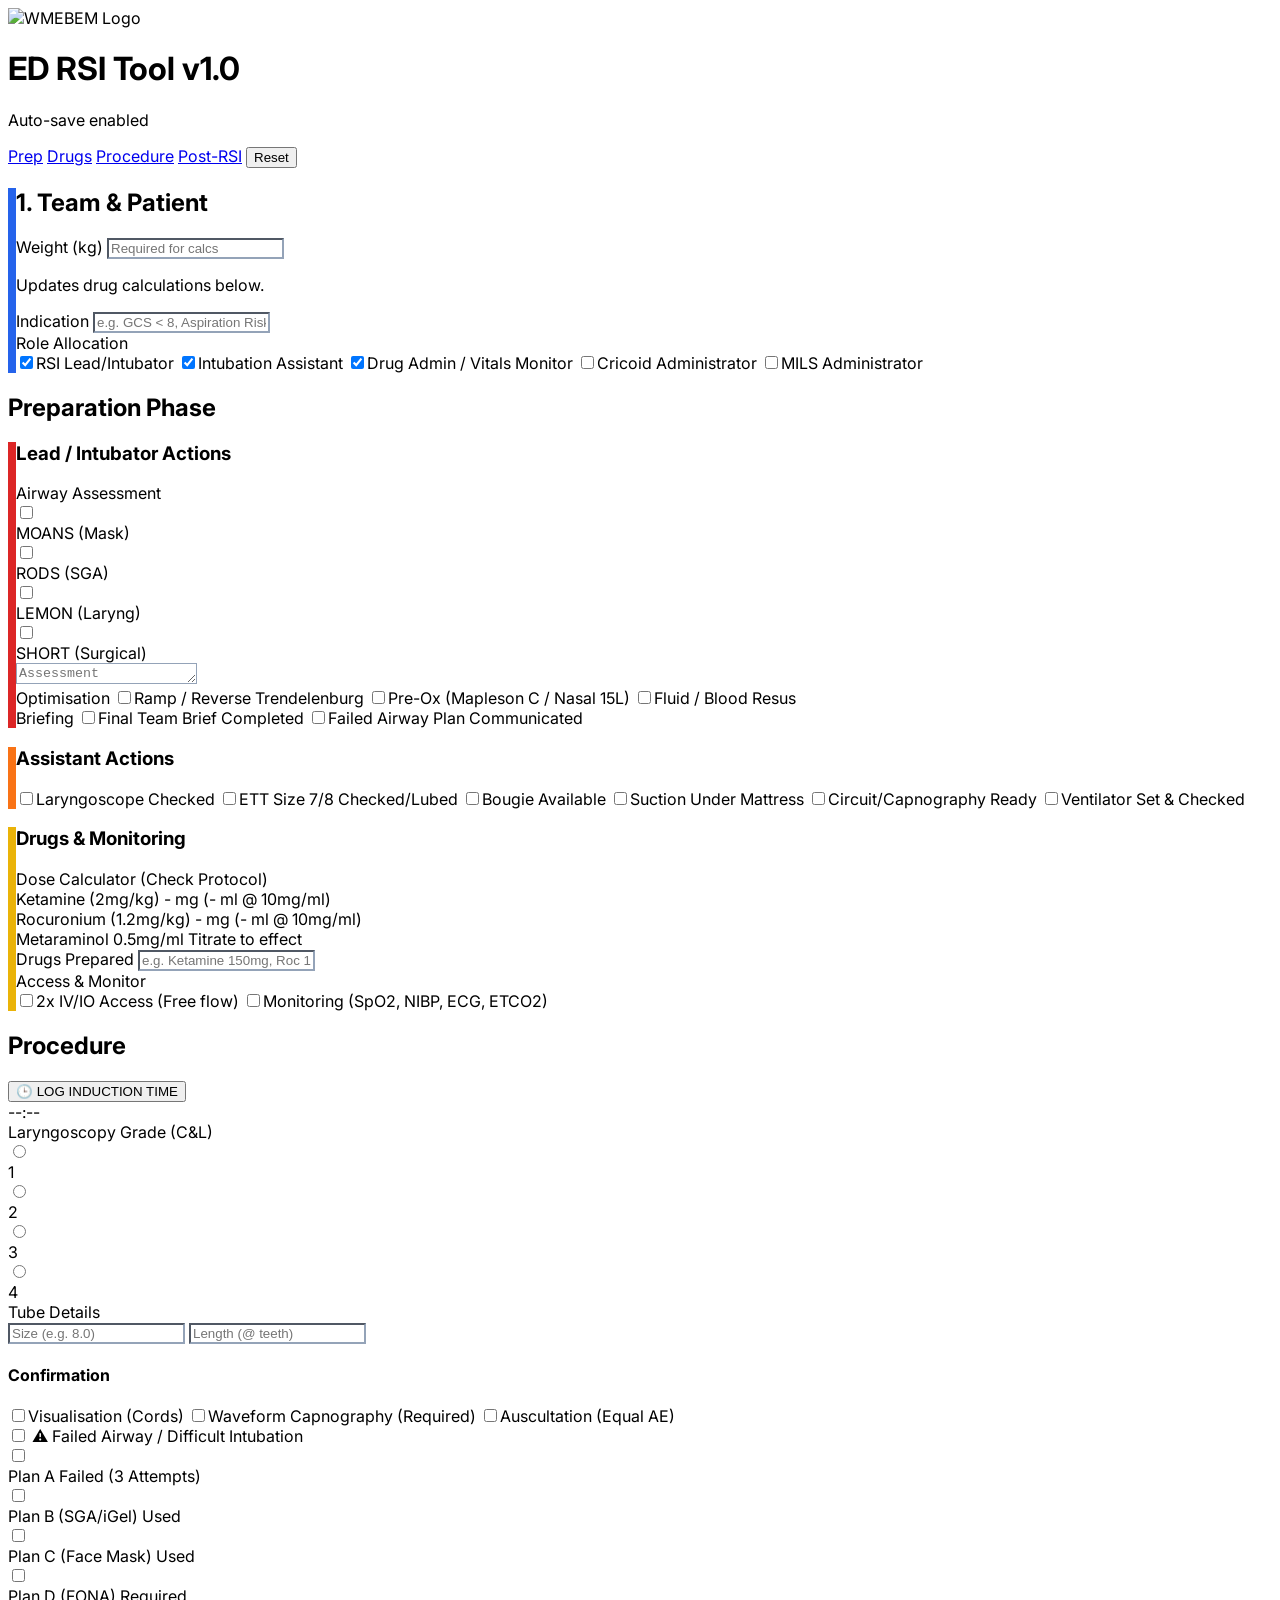
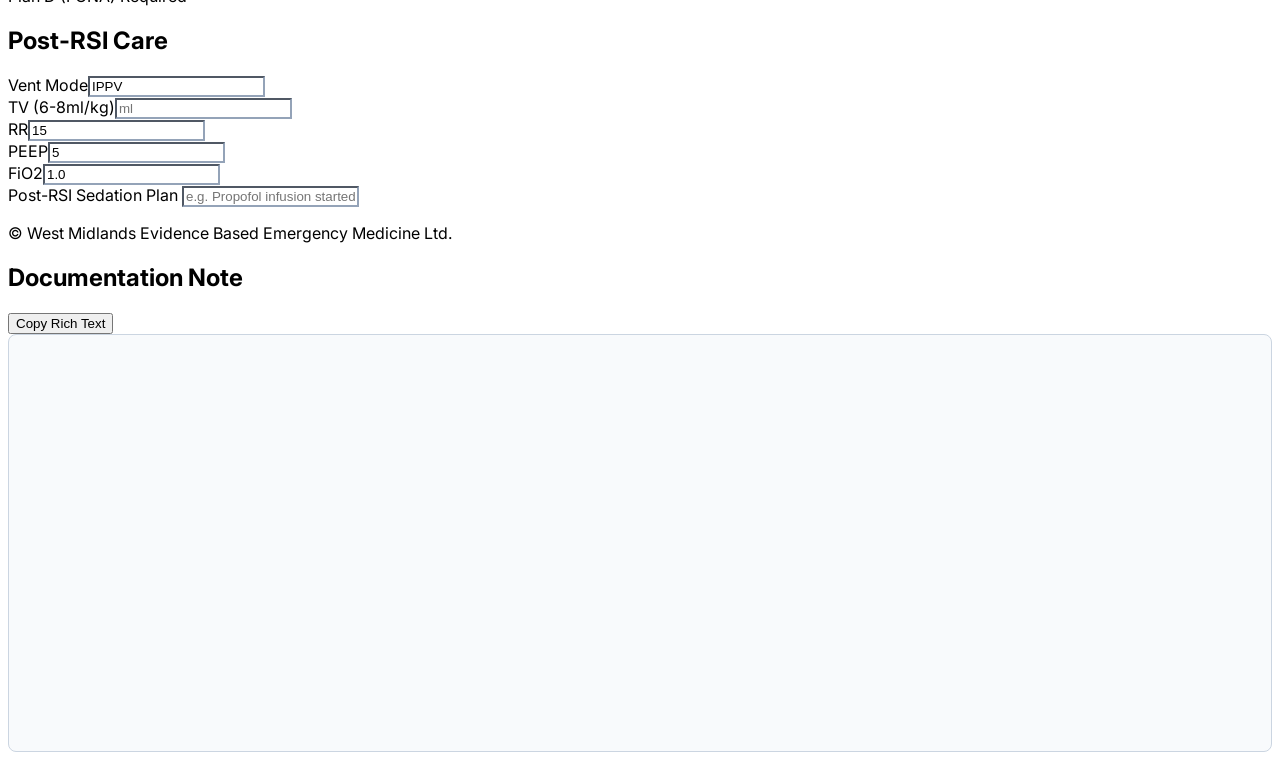
==== index.html @ f24eee10 "Update fmt.Println message from 'Hello' to 'Goodbye'" ====
<!DOCTYPE html>
<html lang="en-GB">
<head>
    <meta charset="UTF-8">
    <meta name="viewport" content="width=device-width, initial-scale=1.0">
    <title>WMEBEM RSI Documentation Tool</title>
    <script src="https://cdn.tailwindcss.com"></script>
    <link href="https://fonts.googleapis.com/css2?family=Inter:wght@400;500;600;700;800&display=swap" rel="stylesheet">
    <style>
        body { font-family: 'Inter', sans-serif; }
        /* Custom Scrollbar */
        ::-webkit-scrollbar { width: 8px; }
        ::-webkit-scrollbar-track { background: #f1f1f1; border-radius: 4px; }
        ::-webkit-scrollbar-thumb { background: #64748b; border-radius: 4px; }
        html { scroll-behavior: smooth; }
        
        input, textarea, select { border-color: #94a3b8; outline: none; }
        input:focus, textarea:focus, select:focus { border-color: #2563eb; ring: 2px; box-shadow: 0 0 0 3px rgba(37, 99, 235, 0.2); }

        /* Rich Text Output Styles */
        .rich-output {
            font-family: 'Segoe UI', Tahoma, Geneva, Verdana, sans-serif;
            font-size: 0.85rem;
            line-height: 1.4;
            color: #334155;
            background-color: #f8fafc;
            border: 1px solid #cbd5e1;
            border-radius: 0.5rem;
            padding: 1rem;
            min-height: 24rem;
            overflow-y: auto;
            white-space: pre-wrap; 
        }
        .rich-output strong { font-weight: 800; color: #0f172a; }
        .rich-output u { text-decoration: underline; }

        /* Buttons */
        .std-btn { transition: all 0.1s; border-color: #cbd5e1; background-color: #f8fafc; color: #334155; }
        .std-btn:hover { background-color: #e2e8f0; }
        .std-btn.active { background-color: #2563eb; color: white; border-color: #1d4ed8; font-weight: 800; }

        .toggle-chk:checked + div { background-color: #10b981; color: white; border-color: #059669; }
        .toggle-chk-red:checked + div { background-color: #dc2626; color: white; border-color: #b91c1c; }
        
        /* Time Button */
        .time-btn {
            font-size: 0.75rem;
            padding: 4px 8px;
            border-radius: 4px;
            background: #e2e8f0;
            color: #475569;
            border: 1px solid #cbd5e1;
            cursor: pointer;
            margin-left: 4px;
            display: inline-flex;
            align-items: center;
            gap: 2px;
            transition: all 0.2s;
            font-weight: bold;
        }
        .time-btn:hover { background: #cbd5e1; }
        .time-btn.recorded { background: #dcfce7; color: #166534; border-color: #86efac; font-weight: 800; }

        /* Card Styles matching PDF */
        .card-red { border-left: 8px solid #dc2626; }
        .card-orange { border-left: 8px solid #f97316; }
        .card-yellow { border-left: 8px solid #eab308; }
        .card-blue { border-left: 8px solid #2563eb; }

    </style>
</head>
<body class="bg-slate-100 text-slate-900 antialiased pb-10">

    <header class="bg-white shadow-sm sticky top-0 z-50 border-b border-slate-300">
        <div class="container mx-auto px-4 py-3 flex justify-between items-center">
            <div class="flex items-center gap-4">
                <img src="https://iili.io/KGQOvkl.md.png" alt="WMEBEM Logo" class="h-16 md:h-20 w-auto object-contain">
                <div>
                    <h1 class="text-xl md:text-2xl font-black text-slate-900 leading-tight">ED RSI Tool <span class="text-xs font-normal text-slate-500 bg-slate-100 px-2 py-0.5 rounded border ml-2">v1.0</span></h1>
                    <p class="text-xs text-green-600 font-bold flex items-center gap-1" id="saveStatus">
                        <span class="w-2 h-2 rounded-full bg-green-500 animate-pulse"></span> Auto-save enabled
                    </p>
                </div>
            </div>
            <nav class="hidden lg:flex space-x-1 bg-slate-100 p-1 rounded-lg text-xs font-bold text-slate-600 border border-slate-300">
                <a href="#sec-prep" class="px-3 py-1 hover:bg-white rounded transition">Prep</a>
                <a href="#sec-drugs" class="px-3 py-1 hover:bg-white rounded transition">Drugs</a>
                <a href="#sec-proc" class="px-3 py-1 hover:bg-white rounded transition">Procedure</a>
                <a href="#sec-post" class="px-3 py-1 hover:bg-white rounded transition">Post-RSI</a>
                <button id="resetData" class="px-3 py-1 bg-red-100 text-red-700 hover:bg-red-200 rounded transition ml-2 border border-red-200">Reset</button>
            </nav>
        </div>
    </header>

    <main class="container mx-auto px-4 py-6">
        <div class="grid grid-cols-1 lg:grid-cols-12 gap-6">
            
            <div class="lg:col-span-7 xl:col-span-8 flex flex-col space-y-6">

                <section class="bg-white p-5 rounded-xl shadow-sm border border-slate-400 card-blue">
                    <h2 class="text-xl font-black text-slate-800 mb-4 border-b border-slate-200 pb-2">1. Team & Patient</h2>
                    
                    <div class="grid grid-cols-1 md:grid-cols-2 gap-4 mb-4">
                        <div>
                            <label class="block text-xs font-bold text-slate-600 uppercase mb-1">Weight (kg)</label>
                            <input type="number" id="weight" class="w-full text-xl font-mono font-black px-3 py-2 border border-slate-400 rounded focus:ring-blue-500" placeholder="Required for calcs">
                            <p class="text-[10px] text-slate-500 mt-1">Updates drug calculations below.</p>
                        </div>
                        <div>
                            <label class="block text-xs font-bold text-slate-600 uppercase mb-1">Indication</label>
                            <input type="text" id="indication" class="w-full px-3 py-2 border border-slate-400 rounded text-sm font-medium" placeholder="e.g. GCS < 8, Aspiration Risk">
                        </div>
                    </div>

                    <div class="bg-slate-50 p-3 rounded border border-slate-300">
                        <span class="text-xs font-black text-slate-500 uppercase block mb-2">Role Allocation</span>
                        <div class="grid grid-cols-1 sm:grid-cols-2 gap-2">
                            <label class="flex items-center space-x-2"><input type="checkbox" class="role-chk rounded text-blue-600" value="Team Leader / Intubator" checked><span class="text-sm font-bold">RSI Lead/Intubator</span></label>
                            <label class="flex items-center space-x-2"><input type="checkbox" class="role-chk rounded text-blue-600" value="Intubation Assistant" checked><span class="text-sm font-bold">Intubation Assistant</span></label>
                            <label class="flex items-center space-x-2"><input type="checkbox" class="role-chk rounded text-blue-600" value="Drug Admin / Vitals" checked><span class="text-sm font-bold">Drug Admin / Vitals Monitor</span></label>
                            <label class="flex items-center space-x-2"><input type="checkbox" class="role-chk rounded text-blue-600" value="Cricoid Admin"><span class="text-sm font-medium">Cricoid Administrator</span></label>
                            <label class="flex items-center space-x-2"><input type="checkbox" class="role-chk rounded text-blue-600" value="MILS Admin"><span class="text-sm font-medium">MILS Administrator</span></label>
                        </div>
                    </div>
                </section>

                <div id="sec-prep"><h2 class="text-2xl font-black text-slate-900 border-b-4 border-slate-900 pb-2">Preparation Phase</h2></div>

                <section class="bg-white p-5 rounded-xl shadow-sm border border-slate-400 card-red">
                    <h3 class="text-lg font-black text-red-700 mb-3 uppercase">Lead / Intubator Actions</h3>
                    
                    <div class="mb-4">
                        <span class="text-xs font-black text-slate-600 uppercase block mb-2">Airway Assessment</span>
                        <div class="grid grid-cols-2 sm:grid-cols-4 gap-2">
                             <label class="cursor-pointer text-center"><input type="checkbox" class="sr-only toggle-chk" id="check_moans"><div class="py-1 px-2 border rounded text-xs font-bold transition">MOANS (Mask)</div></label>
                             <label class="cursor-pointer text-center"><input type="checkbox" class="sr-only toggle-chk" id="check_rods"><div class="py-1 px-2 border rounded text-xs font-bold transition">RODS (SGA)</div></label>
                             <label class="cursor-pointer text-center"><input type="checkbox" class="sr-only toggle-chk" id="check_lemon"><div class="py-1 px-2 border rounded text-xs font-bold transition">LEMON (Laryng)</div></label>
                             <label class="cursor-pointer text-center"><input type="checkbox" class="sr-only toggle-chk" id="check_short"><div class="py-1 px-2 border rounded text-xs font-bold transition">SHORT (Surgical)</div></label>
                        </div>
                        <textarea id="assessment_notes" rows="1" class="w-full mt-2 px-2 py-1 border border-slate-300 rounded text-sm" placeholder="Assessment positives/notes..."></textarea>
                    </div>

                    <div class="grid grid-cols-1 sm:grid-cols-2 gap-4">
                        <div class="space-y-2">
                            <span class="text-xs font-black text-slate-600 uppercase block">Optimisation</span>
                            <label class="flex items-center space-x-2"><input type="checkbox" id="opt_pos" class="rounded text-red-600"><span class="text-sm">Ramp / Reverse Trendelenburg</span></label>
                            <label class="flex items-center space-x-2"><input type="checkbox" id="opt_preox" class="rounded text-red-600"><span class="text-sm">Pre-Ox (Mapleson C / Nasal 15L)</span></label>
                            <label class="flex items-center space-x-2"><input type="checkbox" id="opt_fluids" class="rounded text-red-600"><span class="text-sm">Fluid / Blood Resus</span></label>
                        </div>
                        <div class="space-y-2">
                             <span class="text-xs font-black text-slate-600 uppercase block">Briefing</span>
                             <label class="flex items-center space-x-2 bg-red-50 p-2 rounded border border-red-100"><input type="checkbox" id="brief_complete" class="rounded text-red-600"><span class="text-sm font-bold text-red-900">Final Team Brief Completed</span></label>
                             <label class="flex items-center space-x-2"><input type="checkbox" id="brief_plan" class="rounded text-red-600"><span class="text-sm">Failed Airway Plan Communicated</span></label>
                        </div>
                    </div>
                </section>

                <section class="bg-white p-5 rounded-xl shadow-sm border border-slate-400 card-orange">
                    <h3 class="text-lg font-black text-orange-600 mb-3 uppercase">Assistant Actions</h3>
                    <div class="grid grid-cols-2 gap-y-2 gap-x-4">
                        <label class="flex items-center space-x-2"><input type="checkbox" id="kit_laryngo" class="rounded text-orange-500"><span class="text-sm">Laryngoscope Checked</span></label>
                        <label class="flex items-center space-x-2"><input type="checkbox" id="kit_ett" class="rounded text-orange-500"><span class="text-sm">ETT Size 7/8 Checked/Lubed</span></label>
                        <label class="flex items-center space-x-2"><input type="checkbox" id="kit_bougie" class="rounded text-orange-500"><span class="text-sm">Bougie Available</span></label>
                        <label class="flex items-center space-x-2"><input type="checkbox" id="kit_suction" class="rounded text-orange-500"><span class="text-sm">Suction Under Mattress</span></label>
                        <label class="flex items-center space-x-2"><input type="checkbox" id="kit_circuit" class="rounded text-orange-500"><span class="text-sm">Circuit/Capnography Ready</span></label>
                        <label class="flex items-center space-x-2"><input type="checkbox" id="kit_vent" class="rounded text-orange-500"><span class="text-sm">Ventilator Set & Checked</span></label>
                    </div>
                </section>

                <section id="sec-drugs" class="bg-white p-5 rounded-xl shadow-sm border border-slate-400 card-yellow">
                    <h3 class="text-lg font-black text-yellow-600 mb-3 uppercase">Drugs & Monitoring</h3>
                    
                    <div class="bg-yellow-50 p-3 rounded border border-yellow-200 mb-4">
                        <div class="flex justify-between items-center mb-2">
                             <span class="text-xs font-black text-slate-700 uppercase">Dose Calculator (Check Protocol)</span>
                        </div>
                        <div class="grid grid-cols-1 sm:grid-cols-3 gap-3">
                            <div class="bg-white p-2 rounded border border-yellow-300">
                                <span class="block text-[10px] text-slate-500 font-bold uppercase">Ketamine (2mg/kg)</span>
                                <span id="calc_ket" class="text-lg font-black text-slate-900">- mg</span>
                                <span id="vol_ket" class="text-xs text-slate-500 block">(- ml @ 10mg/ml)</span>
                            </div>
                            <div class="bg-white p-2 rounded border border-yellow-300">
                                <span class="block text-[10px] text-slate-500 font-bold uppercase">Rocuronium (1.2mg/kg)</span>
                                <span id="calc_roc" class="text-lg font-black text-slate-900">- mg</span>
                                <span id="vol_roc" class="text-xs text-slate-500 block">(- ml @ 10mg/ml)</span>
                            </div>
                            <div class="bg-white p-2 rounded border border-yellow-300">
                                <span class="block text-[10px] text-slate-500 font-bold uppercase">Metaraminol</span>
                                <span class="text-sm font-bold text-slate-900">0.5mg/ml</span>
                                <span class="text-xs text-slate-500 block">Titrate to effect</span>
                            </div>
                        </div>
                    </div>

                    <div class="grid grid-cols-1 sm:grid-cols-2 gap-4 mb-3">
                         <div>
                             <span class="text-xs font-black text-slate-600 uppercase block mb-1">Drugs Prepared</span>
                             <input type="text" id="drugs_given" class="w-full px-3 py-2 border border-slate-300 rounded text-sm font-medium" placeholder="e.g. Ketamine 150mg, Roc 100mg">
                         </div>
                         <div>
                            <span class="text-xs font-black text-slate-600 uppercase block mb-1">Access & Monitor</span>
                            <div class="space-y-1">
                                <label class="flex items-center space-x-2"><input type="checkbox" id="mon_iv" class="rounded text-yellow-600"><span class="text-sm">2x IV/IO Access (Free flow)</span></label>
                                <label class="flex items-center space-x-2"><input type="checkbox" id="mon_obs" class="rounded text-yellow-600"><span class="text-sm">Monitoring (SpO2, NIBP, ECG, ETCO2)</span></label>
                            </div>
                        </div>
                    </div>
                </section>

                <div id="sec-proc"><h2 class="text-2xl font-black text-slate-900 border-b-4 border-slate-900 pb-2">Procedure</h2></div>

                <section class="bg-white p-5 rounded-xl shadow-sm border border-slate-400">
                    
                    <div class="mb-5 flex flex-col sm:flex-row gap-4 items-center bg-slate-50 p-4 rounded-xl border border-slate-300">
                        <button id="btn-induction-time" class="w-full sm:w-auto py-3 px-6 bg-red-600 hover:bg-red-700 text-white font-black rounded-lg shadow-md active:scale-95 transition">
                            🕒 LOG INDUCTION TIME
                        </button>
                        <div class="flex-1 text-center sm:text-left">
                            <span id="display_induction_time" class="text-xl font-mono font-bold text-slate-800">--:--</span>
                        </div>
                    </div>

                    <div class="grid grid-cols-1 sm:grid-cols-2 gap-6 mb-5">
                        <div>
                            <span class="text-xs font-black text-slate-600 uppercase block mb-2">Laryngoscopy Grade (C&L)</span>
                            <div class="flex gap-2">
                                <label class="cursor-pointer flex-1"><input type="radio" name="cl_grade" value="1" class="sr-only toggle-chk"><div class="text-center py-2 border rounded font-bold transition">1</div></label>
                                <label class="cursor-pointer flex-1"><input type="radio" name="cl_grade" value="2" class="sr-only toggle-chk"><div class="text-center py-2 border rounded font-bold transition">2</div></label>
                                <label class="cursor-pointer flex-1"><input type="radio" name="cl_grade" value="3" class="sr-only toggle-chk"><div class="text-center py-2 border rounded font-bold transition">3</div></label>
                                <label class="cursor-pointer flex-1"><input type="radio" name="cl_grade" value="4" class="sr-only toggle-chk"><div class="text-center py-2 border rounded font-bold transition">4</div></label>
                            </div>
                        </div>
                        <div>
                             <span class="text-xs font-black text-slate-600 uppercase block mb-2">Tube Details</span>
                             <div class="flex gap-2">
                                 <input type="text" id="tube_size" class="w-1/2 px-3 py-2 border border-slate-300 rounded text-sm font-bold" placeholder="Size (e.g. 8.0)">
                                 <input type="text" id="tube_length" class="w-1/2 px-3 py-2 border border-slate-300 rounded text-sm font-bold" placeholder="Length (@ teeth)">
                             </div>
                        </div>
                    </div>

                    <div class="bg-green-50 p-4 rounded-xl border border-green-200 mb-5">
                        <h4 class="text-sm font-black text-green-800 uppercase mb-2">Confirmation</h4>
                        <div class="space-y-2">
                             <label class="flex items-center space-x-2"><input type="checkbox" id="conf_vis" class="rounded text-green-600"><span class="text-sm font-medium">Visualisation (Cords)</span></label>
                             <label class="flex items-center space-x-2"><input type="checkbox" id="conf_etco2" class="rounded text-green-600"><span class="text-sm font-bold">Waveform Capnography (Required)</span></label>
                             <label class="flex items-center space-x-2"><input type="checkbox" id="conf_ausc" class="rounded text-green-600"><span class="text-sm font-medium">Auscultation (Equal AE)</span></label>
                        </div>
                    </div>

                    <div class="border-t border-slate-300 pt-4">
                        <label class="flex items-center space-x-2 cursor-pointer mb-2">
                            <input type="checkbox" id="failed_airway" class="w-5 h-5 text-red-600 rounded focus:ring-red-600">
                            <span class="font-black text-red-700 uppercase">⚠️ Failed Airway / Difficult Intubation</span>
                        </label>
                        <div id="failed_airway_details" class="hidden pl-7 space-y-2">
                            <div class="grid grid-cols-2 gap-2">
                                <label class="cursor-pointer text-center"><input type="checkbox" id="plan_a_fail" class="sr-only toggle-chk-red"><div class="py-1 px-2 border border-red-200 rounded text-xs font-bold transition">Plan A Failed (3 Attempts)</div></label>
                                <label class="cursor-pointer text-center"><input type="checkbox" id="plan_b_used" class="sr-only toggle-chk-red"><div class="py-1 px-2 border border-red-200 rounded text-xs font-bold transition">Plan B (SGA/iGel) Used</div></label>
                                <label class="cursor-pointer text-center"><input type="checkbox" id="plan_c_used" class="sr-only toggle-chk-red"><div class="py-1 px-2 border border-red-200 rounded text-xs font-bold transition">Plan C (Face Mask) Used</div></label>
                                <label class="cursor-pointer text-center"><input type="checkbox" id="plan_d_used" class="sr-only toggle-chk-red"><div class="py-1 px-2 border border-red-200 rounded text-xs font-bold transition">Plan D (FONA) Required</div></label>
                            </div>
                        </div>
                    </div>
                </section>

                <div id="sec-post"><h2 class="text-2xl font-black text-slate-900 border-b-4 border-slate-900 pb-2">Post-RSI Care</h2></div>

                <section class="bg-white p-5 rounded-xl shadow-sm border border-slate-400">
                    <div class="grid grid-cols-1 sm:grid-cols-3 gap-4 mb-4">
                         <div><label class="block text-xs font-bold text-slate-600 uppercase mb-1">Vent Mode</label><input type="text" id="vent_mode" class="w-full px-2 py-1 border border-slate-300 rounded text-sm" value="IPPV"></div>
                         <div><label class="block text-xs font-bold text-slate-600 uppercase mb-1">TV (6-8ml/kg)</label><input type="text" id="vent_tv" class="w-full px-2 py-1 border border-slate-300 rounded text-sm" placeholder="ml"></div>
                         <div><label class="block text-xs font-bold text-slate-600 uppercase mb-1">RR</label><input type="text" id="vent_rr" class="w-full px-2 py-1 border border-slate-300 rounded text-sm" value="15"></div>
                         <div><label class="block text-xs font-bold text-slate-600 uppercase mb-1">PEEP</label><input type="text" id="vent_peep" class="w-full px-2 py-1 border border-slate-300 rounded text-sm" value="5"></div>
                         <div><label class="block text-xs font-bold text-slate-600 uppercase mb-1">FiO2</label><input type="text" id="vent_fio2" class="w-full px-2 py-1 border border-slate-300 rounded text-sm" value="1.0"></div>
                    </div>
                    
                    <div>
                        <span class="text-xs font-black text-slate-600 uppercase block mb-1">Post-RSI Sedation Plan</span>
                        <input type="text" id="post_sedation" class="w-full px-3 py-2 border border-slate-300 rounded text-sm font-medium" placeholder="e.g. Propofol infusion started @ X ml/hr">
                    </div>
                </section>

                <footer class="mt-8 py-8 text-center border-t border-slate-300">
                    <p class="text-xs text-slate-500 font-bold mb-1">&copy; West Midlands Evidence Based Emergency Medicine Ltd.</p>
                </footer>
            </div>

            <div class="lg:col-span-5 xl:col-span-4 relative">
                <div class="sticky top-24 space-y-6">
                    <section class="bg-white p-4 rounded-xl shadow-lg border border-slate-300">
                        <div class="flex justify-between items-center mb-3">
                            <h2 class="text-sm font-bold text-slate-700 uppercase tracking-wide">Documentation Note</h2>
                            <button id="copyNote" class="px-3 py-1 text-xs font-bold bg-blue-600 text-white rounded hover:bg-blue-700 transition shadow-sm">Copy Rich Text</button>
                        </div>
                        <div id="rsiNoteOutput" contenteditable="true" class="rich-output focus:ring-2 ring-blue-500 ring-offset-2"></div>
                    </section>
                </div>
            </div>

        </div>
    </main>

    <script>
        document.addEventListener('DOMContentLoaded', () => {
            
            // --- DATA STORE ---
            let rsiData = {
                weight: '',
                indication: '',
                roles: ['Team Leader / Intubator', 'Intubation Assistant', 'Drug Admin / Vitals'],
                prep: {
                    moans: false, rods: false, lemon: false, short: false, notes: '',
                    pos: false, preox: false, fluids: false,
                    briefComplete: false, briefPlan: false
                },
                kit: { laryngo: false, ett: false, bougie: false, suction: false, circuit: false, vent: false },
                drugs: {
                    given: '',
                    iv: false, obs: false
                },
                procedure: {
                    time: '',
                    grade: '',
                    size: '', length: '',
                    vis: false, etco2: false, ausc: false,
                    failed: false, planA: false, planB: false, planC: false, planD: false
                },
                post: {
                    mode: 'IPPV', tv: '', rr: '15', peep: '5', fio2: '1.0', sedation: ''
                }
            };

            // --- LOCAL STORAGE ---
            function saveState() {
                localStorage.setItem('wmebem_rsi_data', JSON.stringify(rsiData));
            }

            function loadState() {
                const saved = localStorage.getItem('wmebem_rsi_data');
                if (saved) {
                    try {
                        const parsed = JSON.parse(saved);
                        rsiData = { ...rsiData, ...parsed }; // Merge to ensure structure integrity
                        restoreUI();
                    } catch (e) { console.error("Error loading save data", e); }
                }
            }

            function restoreUI() {
                const d = rsiData;
                const setVal = (id, val) => { const el = document.getElementById(id); if(el) el.value = val || ''; };
                const setCheck = (id, val) => { const el = document.getElementById(id); if(el) el.checked = !!val; };

                setVal('weight', d.weight);
                setVal('indication', d.indication);
                updateCalc(d.weight);

                // Roles
                document.querySelectorAll('.role-chk').forEach(chk => {
                    chk.checked = d.roles.includes(chk.value);
                });

                // Prep
                setCheck('check_moans', d.prep.moans);
                setCheck('check_rods', d.prep.rods);
                setCheck('check_lemon', d.prep.lemon);
                setCheck('check_short', d.prep.short);
                setVal('assessment_notes', d.prep.notes);
                setCheck('opt_pos', d.prep.pos);
                setCheck('opt_preox', d.prep.preox);
                setCheck('opt_fluids', d.prep.fluids);
                setCheck('brief_complete', d.prep.briefComplete);
                setCheck('brief_plan', d.prep.briefPlan);

                // Kit
                setCheck('kit_laryngo', d.kit.laryngo);
                setCheck('kit_ett', d.kit.ett);
                setCheck('kit_bougie', d.kit.bougie);
                setCheck('kit_suction', d.kit.suction);
                setCheck('kit_circuit', d.kit.circuit);
                setCheck('kit_vent', d.kit.vent);

                // Drugs
                setVal('drugs_given', d.drugs.given);
                setCheck('mon_iv', d.drugs.iv);
                setCheck('mon_obs', d.drugs.obs);

                // Procedure
                if(d.procedure.time) {
                    document.getElementById('display_induction_time').innerText = d.procedure.time;
                    document.getElementById('btn-induction-time').classList.add('opacity-50', 'cursor-not-allowed');
                }
                if(d.procedure.grade) {
                    const r = document.querySelector(`input[name="cl_grade"][value="${d.procedure.grade}"]`);
                    if(r) r.checked = true;
                }
                setVal('tube_size', d.procedure.size);
                setVal('tube_length', d.procedure.length);
                setCheck('conf_vis', d.procedure.vis);
                setCheck('conf_etco2', d.procedure.etco2);
                setCheck('conf_ausc', d.procedure.ausc);

                setCheck('failed_airway', d.procedure.failed);
                if(d.procedure.failed) document.getElementById('failed_airway_details').classList.remove('hidden');
                setCheck('plan_a_fail', d.procedure.planA);
                setCheck('plan_b_used', d.procedure.planB);
                setCheck('plan_c_used', d.procedure.planC);
                setCheck('plan_d_used', d.procedure.planD);

                // Post
                setVal('vent_mode', d.post.mode);
                setVal('vent_tv', d.post.tv);
                setVal('vent_rr', d.post.rr);
                setVal('vent_peep', d.post.peep);
                setVal('vent_fio2', d.post.fio2);
                setVal('post_sedation', d.post.sedation);

                updateNote();
            }

            // --- CALCULATOR ---
            function updateCalc(w) {
                const kg = parseFloat(w);
                if(!isNaN(kg) && kg > 0) {
                    // Ketamine 2mg/kg (10mg/ml)
                    const ketDose = Math.round(kg * 2);
                    const ketVol = (ketDose / 10).toFixed(1);
                    document.getElementById('calc_ket').innerText = `${ketDose} mg`;
                    document.getElementById('vol_ket').innerText = `(${ketVol} ml @ 10mg/ml)`;

                    // Rocuronium 1.2mg/kg (10mg/ml)
                    const rocDose = Math.round(kg * 1.2);
                    const rocVol = (rocDose / 10).toFixed(1);
                    document.getElementById('calc_roc').innerText = `${rocDose} mg`;
                    document.getElementById('vol_roc').innerText = `(${rocVol} ml @ 10mg/ml)`;

                    // Update TV suggestion placeholder
                    const tvMin = Math.round(kg * 6);
                    const tvMax = Math.round(kg * 8);
                    document.getElementById('vent_tv').placeholder = `${tvMin}-${tvMax} ml`;
                } else {
                    document.getElementById('calc_ket').innerText = `- mg`;
                    document.getElementById('vol_ket').innerText = `(- ml @ 10mg/ml)`;
                    document.getElementById('calc_roc').innerText = `- mg`;
                    document.getElementById('vol_roc').innerText = `(- ml @ 10mg/ml)`;
                }
            }

            // --- NOTE GENERATOR ---
            function updateNote() {
                const d = rsiData;
                let h = `<strong>Emergency Department RSI Procedure Note</strong><br>`;
                
                // Indication & Demographics
                h += `<strong>Indication:</strong> ${d.indication || 'Not specified'}.<br>`;
                if(d.weight) h += `Patient Weight: ${d.weight} kg.<br>`;
                
                // Team
                if(d.roles.length) h += `<strong>Team:</strong> ${d.roles.join(', ')}.<br>`;
                
                // Prep
                h += `<br><strong>Preparation (Checklist Complete):</strong><br>`;
                let assess = [];
                if(d.prep.moans) assess.push('MOANS');
                if(d.prep.rods) assess.push('RODS');
                if(d.prep.lemon) assess.push('LEMON');
                if(d.prep.short) assess.push('SHORT');
                if(assess.length) h += `- Airway Assessment: ${assess.join(', ')} checked. `;
                if(d.prep.notes) h += `(${d.prep.notes})`;
                h+= `<br>`;
                
                let opt = [];
                if(d.prep.pos) opt.push('Positioned (Ramp/Trend)');
                if(d.prep.preox) opt.push('Pre-oxygenated');
                if(d.prep.fluids) opt.push('Optimised (Fluids)');
                if(opt.length) h += `- Optimisation: ${opt.join(', ')}.<br>`;
                
                if(d.prep.briefComplete) h += `- <strong>Final Team Brief Completed.</strong> Failed airway plan communicated.<br>`;

                // Drugs / Access
                h += `- Access & Monitoring: ${d.drugs.iv ? '2x IV/IO confirmed' : 'Access unchecked'}, ${d.drugs.obs ? 'Full monitoring attached' : 'Monitoring unchecked'}.<br>`;
                if(d.drugs.given) h += `<strong>Drugs Administered:</strong> ${d.drugs.given}.<br>`;

                // Procedure
                h += `<br><strong>Procedure:</strong><br>`;
                if(d.procedure.time) h += `Induction Time: ${d.procedure.time}<br>`;
                
                if(d.procedure.grade || d.procedure.size) {
                    h += `Laryngoscopy: Grade ${d.procedure.grade || '-'}. Tube Size: ${d.procedure.size || '-'} mm ID (Length: ${d.procedure.length || '-'} cm @ teeth).<br>`;
                }
                
                let conf = [];
                if(d.procedure.vis) conf.push('Cords Visualised');
                if(d.procedure.etco2) conf.push('Waveform Capnography');
                if(d.procedure.ausc) conf.push('Auscultation');
                if(conf.length) h += `Confirmation: ${conf.join(', ')}.<br>`;
                
                if(d.procedure.failed) {
                    h += `<strong>⚠️ DIFFICULT AIRWAY ENCOUNTERED:</strong> `;
                    let failDetails = [];
                    if(d.procedure.planA) failDetails.push('Plan A Failed');
                    if(d.procedure.planB) failDetails.push('Plan B (SGA) Used');
                    if(d.procedure.planC) failDetails.push('Plan C (Mask) Used');
                    if(d.procedure.planD) failDetails.push('Plan D (FONA) Required');
                    h += `${failDetails.join(', ')}.<br>`;
                }

                // Post
                h += `<br><strong>Post-Intubation Care:</strong><br>`;
                h += `Ventilator: Mode ${d.post.mode}, TV ${d.post.tv}ml, RR ${d.post.rr}, PEEP ${d.post.peep}, FiO2 ${d.post.fio2}.<br>`;
                if(d.post.sedation) h += `Sedation: ${d.post.sedation}.<br>`;

                document.getElementById('rsiNoteOutput').innerHTML = h;
                saveState();
            }

            // --- EVENT LISTENERS ---
            
            // Weight
            document.getElementById('weight').addEventListener('input', e => {
                rsiData.weight = e.target.value;
                updateCalc(e.target.value);
                updateNote();
            });
            document.getElementById('indication').addEventListener('input', e => { rsiData.indication = e.target.value; updateNote(); });

            // Roles
            document.querySelectorAll('.role-chk').forEach(chk => chk.addEventListener('change', e => {
                if(e.target.checked) rsiData.roles.push(e.target.value);
                else rsiData.roles = rsiData.roles.filter(x => x !== e.target.value);
                updateNote();
            }));

            // Checkbox Binder helper
            const bindChk = (id, obj, key) => {
                document.getElementById(id).addEventListener('change', e => {
                    obj[key] = e.target.checked;
                    updateNote();
                });
            };

            // Prep
            bindChk('check_moans', rsiData.prep, 'moans');
            bindChk('check_rods', rsiData.prep, 'rods');
            bindChk('check_lemon', rsiData.prep, 'lemon');
            bindChk('check_short', rsiData.prep, 'short');
            document.getElementById('assessment_notes').addEventListener('input', e => { rsiData.prep.notes = e.target.value; updateNote(); });
            bindChk('opt_pos', rsiData.prep, 'pos');
            bindChk('opt_preox', rsiData.prep, 'preox');
            bindChk('opt_fluids', rsiData.prep, 'fluids');
            bindChk('brief_complete', rsiData.prep, 'briefComplete');
            bindChk('brief_plan', rsiData.prep, 'briefPlan');

            // Kit
            bindChk('kit_laryngo', rsiData.kit, 'laryngo');
            bindChk('kit_ett', rsiData.kit, 'ett');
            bindChk('kit_bougie', rsiData.kit, 'bougie');
            bindChk('kit_suction', rsiData.kit, 'suction');
            bindChk('kit_circuit', rsiData.kit, 'circuit');
            bindChk('kit_vent', rsiData.kit, 'vent');

            // Drugs
            document.getElementById('drugs_given').addEventListener('input', e => { rsiData.drugs.given = e.target.value; updateNote(); });
            bindChk('mon_iv', rsiData.drugs, 'iv');
            bindChk('mon_obs', rsiData.drugs, 'obs');

            // Procedure
            document.getElementById('btn-induction-time').addEventListener('click', e => {
                const now = new Date().toLocaleTimeString('en-GB', { hour: '2-digit', minute: '2-digit' });
                rsiData.procedure.time = now;
                document.getElementById('display_induction_time').innerText = now;
                e.target.classList.add('opacity-50', 'cursor-not-allowed');
                updateNote();
            });
            document.querySelectorAll('input[name="cl_grade"]').forEach(r => r.addEventListener('change', e => { rsiData.procedure.grade = e.target.value; updateNote(); }));
            document.getElementById('tube_size').addEventListener('input', e => { rsiData.procedure.size = e.target.value; updateNote(); });
            document.getElementById('tube_length').addEventListener('input', e => { rsiData.procedure.length = e.target.value; updateNote(); });
            bindChk('conf_vis', rsiData.procedure, 'vis');
            bindChk('conf_etco2', rsiData.procedure, 'etco2');
            bindChk('conf_ausc', rsiData.procedure, 'ausc');

            // Failed Airway
            document.getElementById('failed_airway').addEventListener('change', e => {
                rsiData.procedure.failed = e.target.checked;
                document.getElementById('failed_airway_details').classList.toggle('hidden', !e.target.checked);
                updateNote();
            });
            bindChk('plan_a_fail', rsiData.procedure, 'planA');
            bindChk('plan_b_used', rsiData.procedure, 'planB');
            bindChk('plan_c_used', rsiData.procedure, 'planC');
            bindChk('plan_d_used', rsiData.procedure, 'planD');

            // Post
            document.getElementById('vent_mode').addEventListener('input', e => { rsiData.post.mode = e.target.value; updateNote(); });
            document.getElementById('vent_tv').addEventListener('input', e => { rsiData.post.tv = e.target.value; updateNote(); });
            document.getElementById('vent_rr').addEventListener('input', e => { rsiData.post.rr = e.target.value; updateNote(); });
            document.getElementById('vent_peep').addEventListener('input', e => { rsiData.post.peep = e.target.value; updateNote(); });
            document.getElementById('vent_fio2').addEventListener('input', e => { rsiData.post.fio2 = e.target.value; updateNote(); });
            document.getElementById('post_sedation').addEventListener('input', e => { rsiData.post.sedation = e.target.value; updateNote(); });


            // Copy Function
            document.getElementById('copyNote').addEventListener('click', async () => {
                const el = document.getElementById('rsiNoteOutput');
                try {
                    const htmlBlob = new Blob([el.innerHTML], { type: 'text/html' });
                    const textBlob = new Blob([el.innerText], { type: 'text/plain' });
                    await navigator.clipboard.write([
                        new ClipboardItem({ 'text/html': htmlBlob, 'text/plain': textBlob })
                    ]);
                    const btn = document.getElementById('copyNote');
                    const orig = btn.innerText;
                    btn.innerText = '✅ Copied!';
                    btn.classList.replace('bg-blue-600', 'bg-green-600');
                    setTimeout(() => {
                        btn.innerText = orig;
                        btn.classList.replace('bg-green-600', 'bg-blue-600');
                    }, 2000);
                } catch (err) { alert("Copy failed."); }
            });

            // Reset
            document.getElementById('resetData').addEventListener('click', () => {
                if(confirm('Clear all data?')) {
                    localStorage.removeItem('wmebem_rsi_data');
                    location.reload();
                }
            });

            loadState();
        });
    </script>
</body>
</html>
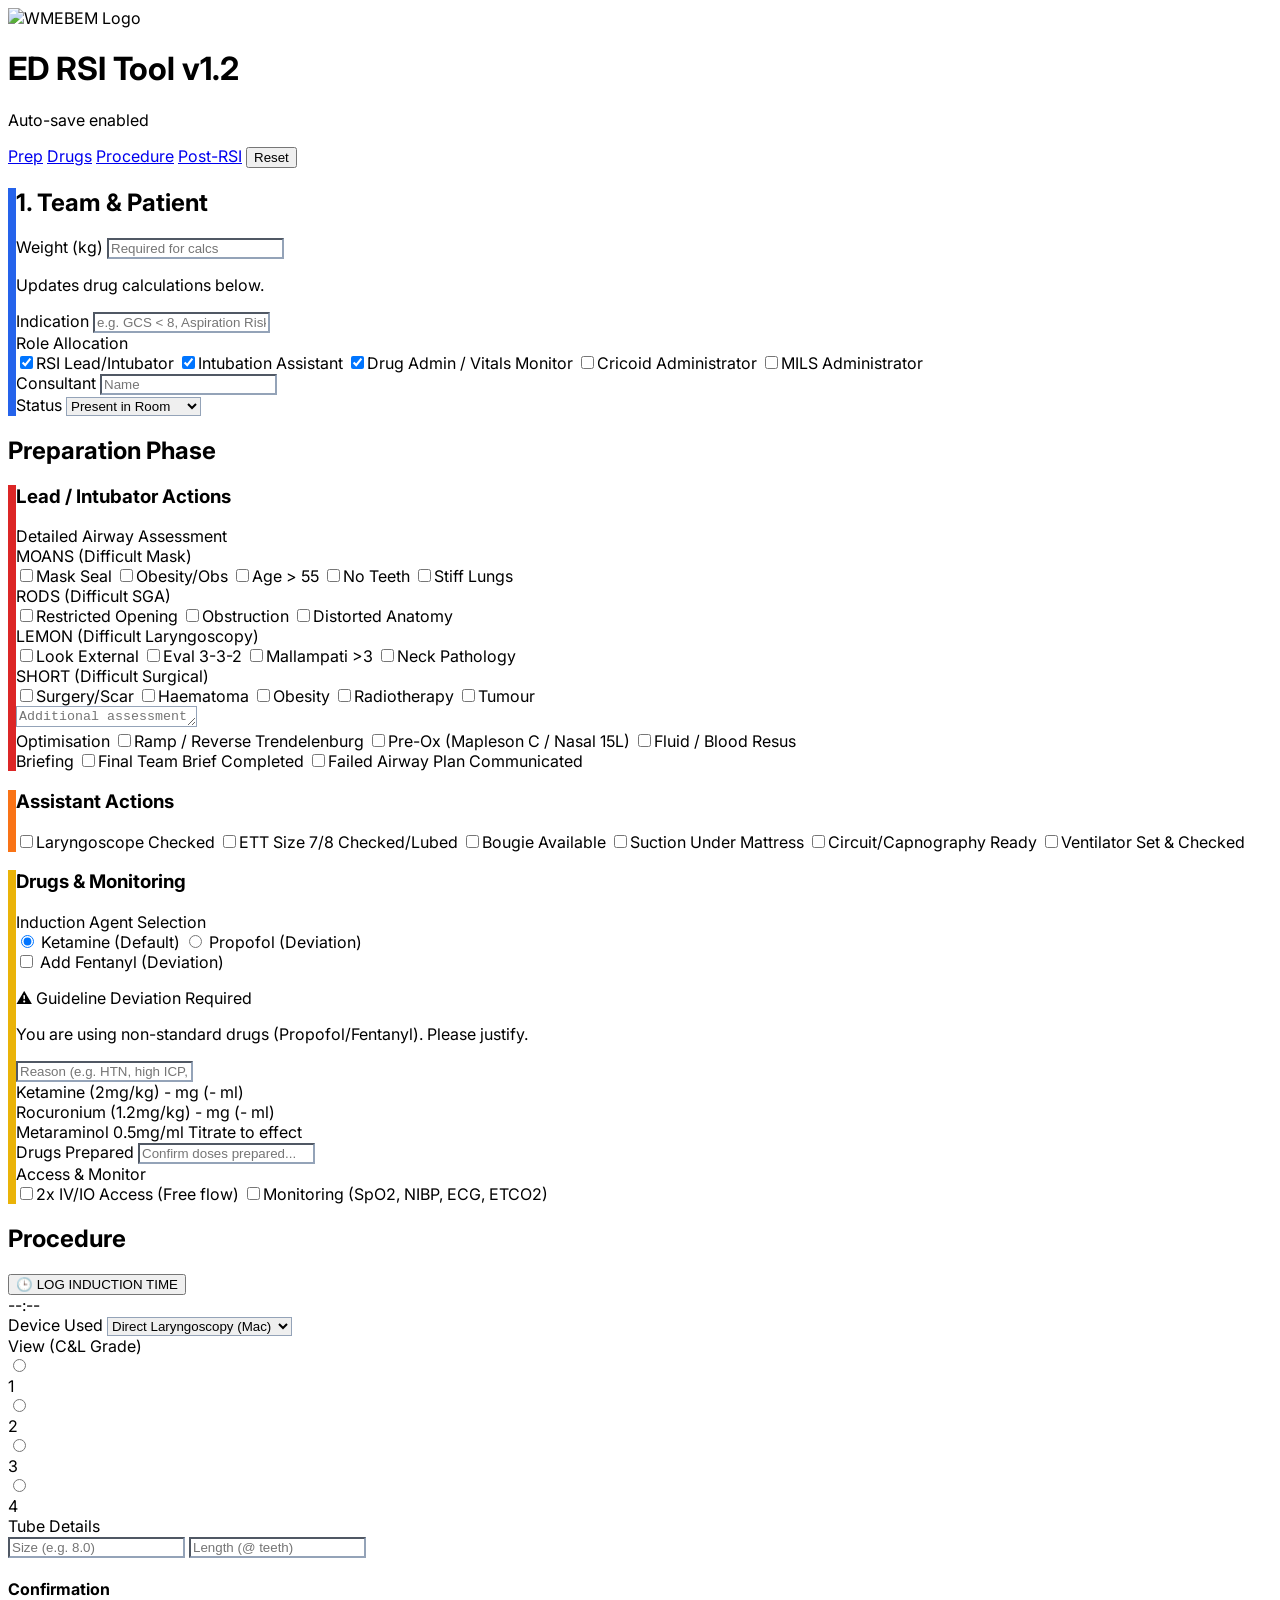
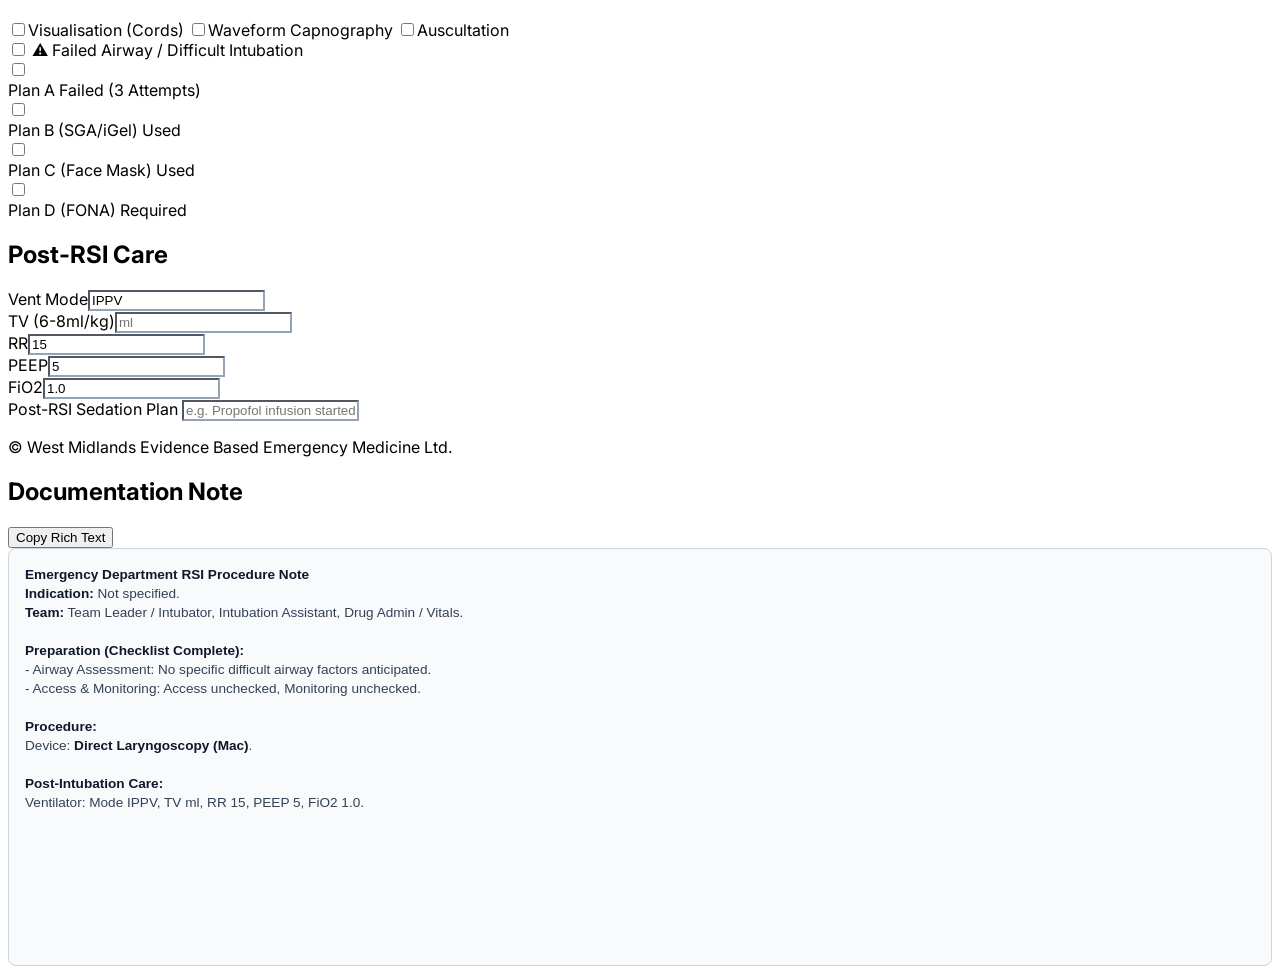
==== commit f1cf9ba2: "Update print statement from 'Hello' to 'Goodbye'" ====
--- a/index.html
+++ b/index.html
@@ -67,6 +67,14 @@
         .card-yellow { border-left: 8px solid #eab308; }
         .card-blue { border-left: 8px solid #2563eb; }
 
+        /* Custom Checkbox for Airway Grid */
+        .airway-chk:checked + span {
+            background-color: #fee2e2;
+            color: #991b1b;
+            border-color: #fca5a5;
+            font-weight: bold;
+        }
+
     </style>
 </head>
 <body class="bg-slate-100 text-slate-900 antialiased pb-10">
@@ -76,7 +84,7 @@
             <div class="flex items-center gap-4">
                 <img src="https://iili.io/KGQOvkl.md.png" alt="WMEBEM Logo" class="h-16 md:h-20 w-auto object-contain">
                 <div>
-                    <h1 class="text-xl md:text-2xl font-black text-slate-900 leading-tight">ED RSI Tool <span class="text-xs font-normal text-slate-500 bg-slate-100 px-2 py-0.5 rounded border ml-2">v1.0</span></h1>
+                    <h1 class="text-xl md:text-2xl font-black text-slate-900 leading-tight">ED RSI Tool <span class="text-xs font-normal text-slate-500 bg-slate-100 px-2 py-0.5 rounded border ml-2">v1.2</span></h1>
                     <p class="text-xs text-green-600 font-bold flex items-center gap-1" id="saveStatus">
                         <span class="w-2 h-2 rounded-full bg-green-500 animate-pulse"></span> Auto-save enabled
                     </p>
@@ -95,8 +103,10 @@
     <main class="container mx-auto px-4 py-6">
         <div class="grid grid-cols-1 lg:grid-cols-12 gap-6">
             
+            <!-- INPUT COLUMN -->
             <div class="lg:col-span-7 xl:col-span-8 flex flex-col space-y-6">
 
+                <!-- 1. PATIENT & ROLES -->
                 <section class="bg-white p-5 rounded-xl shadow-sm border border-slate-400 card-blue">
                     <h2 class="text-xl font-black text-slate-800 mb-4 border-b border-slate-200 pb-2">1. Team & Patient</h2>
                     
@@ -112,7 +122,7 @@
                         </div>
                     </div>
 
-                    <div class="bg-slate-50 p-3 rounded border border-slate-300">
+                    <div class="bg-slate-50 p-3 rounded border border-slate-300 mb-2">
                         <span class="text-xs font-black text-slate-500 uppercase block mb-2">Role Allocation</span>
                         <div class="grid grid-cols-1 sm:grid-cols-2 gap-2">
                             <label class="flex items-center space-x-2"><input type="checkbox" class="role-chk rounded text-blue-600" value="Team Leader / Intubator" checked><span class="text-sm font-bold">RSI Lead/Intubator</span></label>
@@ -122,22 +132,79 @@
                             <label class="flex items-center space-x-2"><input type="checkbox" class="role-chk rounded text-blue-600" value="MILS Admin"><span class="text-sm font-medium">MILS Administrator</span></label>
                         </div>
                     </div>
+
+                    <div class="grid grid-cols-1 md:grid-cols-2 gap-4">
+                         <div>
+                            <label class="block text-xs font-bold text-slate-600 uppercase mb-1">Consultant</label>
+                            <input type="text" id="consultant_name" class="w-full px-3 py-2 border border-slate-300 rounded text-sm" placeholder="Name">
+                         </div>
+                         <div>
+                            <label class="block text-xs font-bold text-slate-600 uppercase mb-1">Status</label>
+                            <select id="consultant_status" class="w-full px-3 py-2 border border-slate-300 rounded text-sm bg-white">
+                                <option value="Present">Present in Room</option>
+                                <option value="Aware">Aware / Fast Bleep</option>
+                            </select>
+                         </div>
+                    </div>
                 </section>
 
+                <!-- 2. CHECKLIST PHASE -->
                 <div id="sec-prep"><h2 class="text-2xl font-black text-slate-900 border-b-4 border-slate-900 pb-2">Preparation Phase</h2></div>
 
+                <!-- RED BOX: LEAD -->
                 <section class="bg-white p-5 rounded-xl shadow-sm border border-slate-400 card-red">
                     <h3 class="text-lg font-black text-red-700 mb-3 uppercase">Lead / Intubator Actions</h3>
                     
                     <div class="mb-4">
-                        <span class="text-xs font-black text-slate-600 uppercase block mb-2">Airway Assessment</span>
-                        <div class="grid grid-cols-2 sm:grid-cols-4 gap-2">
-                             <label class="cursor-pointer text-center"><input type="checkbox" class="sr-only toggle-chk" id="check_moans"><div class="py-1 px-2 border rounded text-xs font-bold transition">MOANS (Mask)</div></label>
-                             <label class="cursor-pointer text-center"><input type="checkbox" class="sr-only toggle-chk" id="check_rods"><div class="py-1 px-2 border rounded text-xs font-bold transition">RODS (SGA)</div></label>
-                             <label class="cursor-pointer text-center"><input type="checkbox" class="sr-only toggle-chk" id="check_lemon"><div class="py-1 px-2 border rounded text-xs font-bold transition">LEMON (Laryng)</div></label>
-                             <label class="cursor-pointer text-center"><input type="checkbox" class="sr-only toggle-chk" id="check_short"><div class="py-1 px-2 border rounded text-xs font-bold transition">SHORT (Surgical)</div></label>
-                        </div>
-                        <textarea id="assessment_notes" rows="1" class="w-full mt-2 px-2 py-1 border border-slate-300 rounded text-sm" placeholder="Assessment positives/notes..."></textarea>
+                        <span class="text-xs font-black text-slate-600 uppercase block mb-2">Detailed Airway Assessment</span>
+                        <div class="space-y-3 bg-red-50 p-3 rounded border border-red-100">
+                            
+                            <!-- MOANS -->
+                            <div>
+                                <span class="text-[10px] font-black text-red-800 uppercase block mb-1">MOANS (Difficult Mask)</span>
+                                <div class="flex flex-wrap gap-2">
+                                    <label class="cursor-pointer"><input type="checkbox" class="hidden airway-chk" value="Mask Seal"><span class="px-2 py-1 bg-white border border-slate-300 rounded text-xs text-slate-600 transition">Mask Seal</span></label>
+                                    <label class="cursor-pointer"><input type="checkbox" class="hidden airway-chk" value="Obesity/Obstruction"><span class="px-2 py-1 bg-white border border-slate-300 rounded text-xs text-slate-600 transition">Obesity/Obs</span></label>
+                                    <label class="cursor-pointer"><input type="checkbox" class="hidden airway-chk" value="Age > 55"><span class="px-2 py-1 bg-white border border-slate-300 rounded text-xs text-slate-600 transition">Age > 55</span></label>
+                                    <label class="cursor-pointer"><input type="checkbox" class="hidden airway-chk" value="No Teeth"><span class="px-2 py-1 bg-white border border-slate-300 rounded text-xs text-slate-600 transition">No Teeth</span></label>
+                                    <label class="cursor-pointer"><input type="checkbox" class="hidden airway-chk" value="Stiff Lungs"><span class="px-2 py-1 bg-white border border-slate-300 rounded text-xs text-slate-600 transition">Stiff Lungs</span></label>
+                                </div>
+                            </div>
+
+                            <!-- RODS -->
+                            <div>
+                                <span class="text-[10px] font-black text-red-800 uppercase block mb-1">RODS (Difficult SGA)</span>
+                                <div class="flex flex-wrap gap-2">
+                                    <label class="cursor-pointer"><input type="checkbox" class="hidden airway-chk" value="Restricted Opening"><span class="px-2 py-1 bg-white border border-slate-300 rounded text-xs text-slate-600 transition">Restricted Opening</span></label>
+                                    <label class="cursor-pointer"><input type="checkbox" class="hidden airway-chk" value="Obstruction"><span class="px-2 py-1 bg-white border border-slate-300 rounded text-xs text-slate-600 transition">Obstruction</span></label>
+                                    <label class="cursor-pointer"><input type="checkbox" class="hidden airway-chk" value="Distorted Anatomy"><span class="px-2 py-1 bg-white border border-slate-300 rounded text-xs text-slate-600 transition">Distorted Anatomy</span></label>
+                                </div>
+                            </div>
+
+                            <!-- LEMON -->
+                            <div>
+                                <span class="text-[10px] font-black text-red-800 uppercase block mb-1">LEMON (Difficult Laryngoscopy)</span>
+                                <div class="flex flex-wrap gap-2">
+                                    <label class="cursor-pointer"><input type="checkbox" class="hidden airway-chk" value="Look Externally"><span class="px-2 py-1 bg-white border border-slate-300 rounded text-xs text-slate-600 transition">Look External</span></label>
+                                    <label class="cursor-pointer"><input type="checkbox" class="hidden airway-chk" value="Evaluate 3-3-2"><span class="px-2 py-1 bg-white border border-slate-300 rounded text-xs text-slate-600 transition">Eval 3-3-2</span></label>
+                                    <label class="cursor-pointer"><input type="checkbox" class="hidden airway-chk" value="Mallampati > 3"><span class="px-2 py-1 bg-white border border-slate-300 rounded text-xs text-slate-600 transition">Mallampati >3</span></label>
+                                    <label class="cursor-pointer"><input type="checkbox" class="hidden airway-chk" value="Neck Pathology"><span class="px-2 py-1 bg-white border border-slate-300 rounded text-xs text-slate-600 transition">Neck Pathology</span></label>
+                                </div>
+                            </div>
+
+                            <!-- SHORT -->
+                             <div>
+                                <span class="text-[10px] font-black text-red-800 uppercase block mb-1">SHORT (Difficult Surgical)</span>
+                                <div class="flex flex-wrap gap-2">
+                                    <label class="cursor-pointer"><input type="checkbox" class="hidden airway-chk" value="Surgery/Scarring"><span class="px-2 py-1 bg-white border border-slate-300 rounded text-xs text-slate-600 transition">Surgery/Scar</span></label>
+                                    <label class="cursor-pointer"><input type="checkbox" class="hidden airway-chk" value="Haematoma"><span class="px-2 py-1 bg-white border border-slate-300 rounded text-xs text-slate-600 transition">Haematoma</span></label>
+                                    <label class="cursor-pointer"><input type="checkbox" class="hidden airway-chk" value="Obesity (Neck)"><span class="px-2 py-1 bg-white border border-slate-300 rounded text-xs text-slate-600 transition">Obesity</span></label>
+                                    <label class="cursor-pointer"><input type="checkbox" class="hidden airway-chk" value="Radiotherapy"><span class="px-2 py-1 bg-white border border-slate-300 rounded text-xs text-slate-600 transition">Radiotherapy</span></label>
+                                    <label class="cursor-pointer"><input type="checkbox" class="hidden airway-chk" value="Tumour"><span class="px-2 py-1 bg-white border border-slate-300 rounded text-xs text-slate-600 transition">Tumour</span></label>
+                                </div>
+                            </div>
+                        </div>
+                        <textarea id="assessment_notes" rows="1" class="w-full mt-2 px-2 py-1 border border-slate-300 rounded text-sm" placeholder="Additional assessment notes..."></textarea>
                     </div>
 
                     <div class="grid grid-cols-1 sm:grid-cols-2 gap-4">
@@ -155,6 +222,7 @@
                     </div>
                 </section>
 
+                <!-- ORANGE BOX: ASSISTANT -->
                 <section class="bg-white p-5 rounded-xl shadow-sm border border-slate-400 card-orange">
                     <h3 class="text-lg font-black text-orange-600 mb-3 uppercase">Assistant Actions</h3>
                     <div class="grid grid-cols-2 gap-y-2 gap-x-4">
@@ -167,18 +235,47 @@
                     </div>
                 </section>
 
+                <!-- YELLOW BOX: DRUGS -->
                 <section id="sec-drugs" class="bg-white p-5 rounded-xl shadow-sm border border-slate-400 card-yellow">
                     <h3 class="text-lg font-black text-yellow-600 mb-3 uppercase">Drugs & Monitoring</h3>
                     
                     <div class="bg-yellow-50 p-3 rounded border border-yellow-200 mb-4">
                         <div class="flex justify-between items-center mb-2">
-                             <span class="text-xs font-black text-slate-700 uppercase">Dose Calculator (Check Protocol)</span>
-                        </div>
+                             <span class="text-xs font-black text-slate-700 uppercase">Induction Agent Selection</span>
+                        </div>
+                        
+                        <!-- Agent Selection -->
+                        <div class="flex gap-4 mb-3">
+                            <label class="flex items-center space-x-2 cursor-pointer">
+                                <input type="radio" name="induction_agent" value="Ketamine" checked class="text-yellow-600 focus:ring-yellow-500">
+                                <span class="font-bold text-sm">Ketamine (Default)</span>
+                            </label>
+                            <label class="flex items-center space-x-2 cursor-pointer">
+                                <input type="radio" name="induction_agent" value="Propofol" class="text-red-600 focus:ring-red-500">
+                                <span class="font-bold text-sm text-red-700">Propofol (Deviation)</span>
+                            </label>
+                        </div>
+                        
+                        <!-- Co-Induction -->
+                        <div class="mb-3">
+                            <label class="flex items-center space-x-2 cursor-pointer">
+                                <input type="checkbox" id="use_fentanyl" class="text-red-600 focus:ring-red-500 rounded">
+                                <span class="font-bold text-sm text-red-700">Add Fentanyl (Deviation)</span>
+                            </label>
+                        </div>
+
+                        <!-- Deviation Box -->
+                        <div id="deviation_box" class="hidden bg-red-100 border-l-4 border-red-600 p-3 mb-3">
+                            <p class="text-xs font-black text-red-800 uppercase mb-1">⚠️ Guideline Deviation Required</p>
+                            <p class="text-xs text-red-700 mb-2">You are using non-standard drugs (Propofol/Fentanyl). Please justify.</p>
+                            <input type="text" id="deviation_reason" class="w-full px-2 py-1 border border-red-300 rounded text-sm" placeholder="Reason (e.g. HTN, high ICP, allergy)...">
+                        </div>
+
                         <div class="grid grid-cols-1 sm:grid-cols-3 gap-3">
                             <div class="bg-white p-2 rounded border border-yellow-300">
-                                <span class="block text-[10px] text-slate-500 font-bold uppercase">Ketamine (2mg/kg)</span>
-                                <span id="calc_ket" class="text-lg font-black text-slate-900">- mg</span>
-                                <span id="vol_ket" class="text-xs text-slate-500 block">(- ml @ 10mg/ml)</span>
+                                <span class="block text-[10px] text-slate-500 font-bold uppercase" id="lbl_agent">Ketamine (2mg/kg)</span>
+                                <span id="calc_agent" class="text-lg font-black text-slate-900">- mg</span>
+                                <span id="vol_agent" class="text-xs text-slate-500 block">(- ml)</span>
                             </div>
                             <div class="bg-white p-2 rounded border border-yellow-300">
                                 <span class="block text-[10px] text-slate-500 font-bold uppercase">Rocuronium (1.2mg/kg)</span>
@@ -196,7 +293,7 @@
                     <div class="grid grid-cols-1 sm:grid-cols-2 gap-4 mb-3">
                          <div>
                              <span class="text-xs font-black text-slate-600 uppercase block mb-1">Drugs Prepared</span>
-                             <input type="text" id="drugs_given" class="w-full px-3 py-2 border border-slate-300 rounded text-sm font-medium" placeholder="e.g. Ketamine 150mg, Roc 100mg">
+                             <input type="text" id="drugs_given" class="w-full px-3 py-2 border border-slate-300 rounded text-sm font-medium" placeholder="Confirm doses prepared...">
                          </div>
                          <div>
                             <span class="text-xs font-black text-slate-600 uppercase block mb-1">Access & Monitor</span>
@@ -208,6 +305,7 @@
                     </div>
                 </section>
 
+                <!-- 3. PROCEDURE -->
                 <div id="sec-proc"><h2 class="text-2xl font-black text-slate-900 border-b-4 border-slate-900 pb-2">Procedure</h2></div>
 
                 <section class="bg-white p-5 rounded-xl shadow-sm border border-slate-400">
@@ -221,34 +319,45 @@
                         </div>
                     </div>
 
-                    <div class="grid grid-cols-1 sm:grid-cols-2 gap-6 mb-5">
-                        <div>
-                            <span class="text-xs font-black text-slate-600 uppercase block mb-2">Laryngoscopy Grade (C&L)</span>
-                            <div class="flex gap-2">
-                                <label class="cursor-pointer flex-1"><input type="radio" name="cl_grade" value="1" class="sr-only toggle-chk"><div class="text-center py-2 border rounded font-bold transition">1</div></label>
-                                <label class="cursor-pointer flex-1"><input type="radio" name="cl_grade" value="2" class="sr-only toggle-chk"><div class="text-center py-2 border rounded font-bold transition">2</div></label>
-                                <label class="cursor-pointer flex-1"><input type="radio" name="cl_grade" value="3" class="sr-only toggle-chk"><div class="text-center py-2 border rounded font-bold transition">3</div></label>
-                                <label class="cursor-pointer flex-1"><input type="radio" name="cl_grade" value="4" class="sr-only toggle-chk"><div class="text-center py-2 border rounded font-bold transition">4</div></label>
+                    <div class="grid grid-cols-1 md:grid-cols-2 gap-6 mb-5">
+                        <div class="space-y-4">
+                            <div>
+                                <span class="text-xs font-black text-slate-600 uppercase block mb-2">Device Used</span>
+                                <select id="device_type" class="w-full px-3 py-2 border border-slate-300 rounded text-sm font-bold bg-white">
+                                    <option value="Direct Laryngoscopy (Mac)">Direct Laryngoscopy (Mac)</option>
+                                    <option value="Video - Standard Geometry">Video - Standard Geometry</option>
+                                    <option value="Video - Hyperangulated">Video - Hyperangulated</option>
+                                </select>
+                            </div>
+                            <div>
+                                <span class="text-xs font-black text-slate-600 uppercase block mb-2">View (C&L Grade)</span>
+                                <div class="flex gap-2">
+                                    <label class="cursor-pointer flex-1"><input type="radio" name="cl_grade" value="1" class="sr-only toggle-chk"><div class="text-center py-2 border rounded font-bold transition">1</div></label>
+                                    <label class="cursor-pointer flex-1"><input type="radio" name="cl_grade" value="2" class="sr-only toggle-chk"><div class="text-center py-2 border rounded font-bold transition">2</div></label>
+                                    <label class="cursor-pointer flex-1"><input type="radio" name="cl_grade" value="3" class="sr-only toggle-chk"><div class="text-center py-2 border rounded font-bold transition">3</div></label>
+                                    <label class="cursor-pointer flex-1"><input type="radio" name="cl_grade" value="4" class="sr-only toggle-chk"><div class="text-center py-2 border rounded font-bold transition">4</div></label>
+                                </div>
                             </div>
                         </div>
                         <div>
                              <span class="text-xs font-black text-slate-600 uppercase block mb-2">Tube Details</span>
-                             <div class="flex gap-2">
+                             <div class="flex gap-2 mb-2">
                                  <input type="text" id="tube_size" class="w-1/2 px-3 py-2 border border-slate-300 rounded text-sm font-bold" placeholder="Size (e.g. 8.0)">
                                  <input type="text" id="tube_length" class="w-1/2 px-3 py-2 border border-slate-300 rounded text-sm font-bold" placeholder="Length (@ teeth)">
                              </div>
-                        </div>
-                    </div>
-
-                    <div class="bg-green-50 p-4 rounded-xl border border-green-200 mb-5">
-                        <h4 class="text-sm font-black text-green-800 uppercase mb-2">Confirmation</h4>
-                        <div class="space-y-2">
-                             <label class="flex items-center space-x-2"><input type="checkbox" id="conf_vis" class="rounded text-green-600"><span class="text-sm font-medium">Visualisation (Cords)</span></label>
-                             <label class="flex items-center space-x-2"><input type="checkbox" id="conf_etco2" class="rounded text-green-600"><span class="text-sm font-bold">Waveform Capnography (Required)</span></label>
-                             <label class="flex items-center space-x-2"><input type="checkbox" id="conf_ausc" class="rounded text-green-600"><span class="text-sm font-medium">Auscultation (Equal AE)</span></label>
-                        </div>
-                    </div>
-
+                             <div class="bg-green-50 p-3 rounded border border-green-200">
+                                <h4 class="text-[10px] font-black text-green-800 uppercase mb-1">Confirmation</h4>
+                                <div class="space-y-1">
+                                     <label class="flex items-center space-x-2"><input type="checkbox" id="conf_vis" class="rounded text-green-600"><span class="text-xs font-medium">Visualisation (Cords)</span></label>
+                                     <label class="flex items-center space-x-2"><input type="checkbox" id="conf_etco2" class="rounded text-green-600"><span class="text-xs font-bold">Waveform Capnography</span></label>
+                                     <label class="flex items-center space-x-2"><input type="checkbox" id="conf_ausc" class="rounded text-green-600"><span class="text-xs font-medium">Auscultation</span></label>
+                                </div>
+                            </div>
+                        </div>
+                    </div>
+
+
+                    <!-- FAILED AIRWAY SECTION -->
                     <div class="border-t border-slate-300 pt-4">
                         <label class="flex items-center space-x-2 cursor-pointer mb-2">
                             <input type="checkbox" id="failed_airway" class="w-5 h-5 text-red-600 rounded focus:ring-red-600">
@@ -265,6 +374,7 @@
                     </div>
                 </section>
 
+                <!-- 4. POST RSI -->
                 <div id="sec-post"><h2 class="text-2xl font-black text-slate-900 border-b-4 border-slate-900 pb-2">Post-RSI Care</h2></div>
 
                 <section class="bg-white p-5 rounded-xl shadow-sm border border-slate-400">
@@ -287,6 +397,7 @@
                 </footer>
             </div>
 
+            <!-- OUTPUT COLUMN (STICKY) -->
             <div class="lg:col-span-5 xl:col-span-4 relative">
                 <div class="sticky top-24 space-y-6">
                     <section class="bg-white p-4 rounded-xl shadow-lg border border-slate-300">
@@ -309,19 +420,25 @@
             let rsiData = {
                 weight: '',
                 indication: '',
+                consultant: { name: '', status: 'Present' },
                 roles: ['Team Leader / Intubator', 'Intubation Assistant', 'Drug Admin / Vitals'],
                 prep: {
-                    moans: false, rods: false, lemon: false, short: false, notes: '',
+                    factors: [],
+                    notes: '',
                     pos: false, preox: false, fluids: false,
                     briefComplete: false, briefPlan: false
                 },
                 kit: { laryngo: false, ett: false, bougie: false, suction: false, circuit: false, vent: false },
                 drugs: {
+                    agent: 'Ketamine',
+                    useFentanyl: false,
+                    deviationReason: '',
                     given: '',
                     iv: false, obs: false
                 },
                 procedure: {
                     time: '',
+                    device: 'Direct Laryngoscopy (Mac)',
                     grade: '',
                     size: '', length: '',
                     vis: false, etco2: false, ausc: false,
@@ -334,18 +451,19 @@
 
             // --- LOCAL STORAGE ---
             function saveState() {
-                localStorage.setItem('wmebem_rsi_data', JSON.stringify(rsiData));
+                localStorage.setItem('wmebem_rsi_data_v2', JSON.stringify(rsiData));
             }
 
             function loadState() {
-                const saved = localStorage.getItem('wmebem_rsi_data');
+                const saved = localStorage.getItem('wmebem_rsi_data_v2');
                 if (saved) {
                     try {
                         const parsed = JSON.parse(saved);
-                        rsiData = { ...rsiData, ...parsed }; // Merge to ensure structure integrity
-                        restoreUI();
+                        // Deep merge basic hack
+                        rsiData = { ...rsiData, ...parsed, consultant: {...rsiData.consultant || {}, ...parsed.consultant}, drugs: {...rsiData.drugs || {}, ...parsed.drugs} }; 
                     } catch (e) { console.error("Error loading save data", e); }
                 }
+                restoreUI();
             }
 
             function restoreUI() {
@@ -355,18 +473,18 @@
 
                 setVal('weight', d.weight);
                 setVal('indication', d.indication);
-                updateCalc(d.weight);
+                setVal('consultant_name', d.consultant.name);
+                setVal('consultant_status', d.consultant.status);
 
                 // Roles
                 document.querySelectorAll('.role-chk').forEach(chk => {
                     chk.checked = d.roles.includes(chk.value);
                 });
 
-                // Prep
-                setCheck('check_moans', d.prep.moans);
-                setCheck('check_rods', d.prep.rods);
-                setCheck('check_lemon', d.prep.lemon);
-                setCheck('check_short', d.prep.short);
+                // Airway Factors
+                document.querySelectorAll('.airway-chk').forEach(chk => {
+                    chk.checked = d.prep.factors.includes(chk.value);
+                });
                 setVal('assessment_notes', d.prep.notes);
                 setCheck('opt_pos', d.prep.pos);
                 setCheck('opt_preox', d.prep.preox);
@@ -383,6 +501,13 @@
                 setCheck('kit_vent', d.kit.vent);
 
                 // Drugs
+                const rAgent = document.querySelector(`input[name="induction_agent"][value="${d.drugs.agent}"]`);
+                if(rAgent) rAgent.checked = true;
+                setCheck('use_fentanyl', d.drugs.useFentanyl);
+                setVal('deviation_reason', d.drugs.deviationReason);
+                updateDeviationVisibility();
+                updateCalc(d.weight); // Recalc with loaded agent
+
                 setVal('drugs_given', d.drugs.given);
                 setCheck('mon_iv', d.drugs.iv);
                 setCheck('mon_obs', d.drugs.obs);
@@ -392,6 +517,7 @@
                     document.getElementById('display_induction_time').innerText = d.procedure.time;
                     document.getElementById('btn-induction-time').classList.add('opacity-50', 'cursor-not-allowed');
                 }
+                setVal('device_type', d.procedure.device);
                 if(d.procedure.grade) {
                     const r = document.querySelector(`input[name="cl_grade"][value="${d.procedure.grade}"]`);
                     if(r) r.checked = true;
@@ -420,15 +546,50 @@
                 updateNote();
             }
 
-            // --- CALCULATOR ---
+            // --- CALCULATOR & DRUG LOGIC ---
+            function updateDeviationVisibility() {
+                const isPropofol = rsiData.drugs.agent === 'Propofol';
+                const hasFentanyl = rsiData.drugs.useFentanyl;
+                const devBox = document.getElementById('deviation_box');
+                
+                if (isPropofol || hasFentanyl) {
+                    devBox.classList.remove('hidden');
+                } else {
+                    devBox.classList.add('hidden');
+                }
+            }
+
             function updateCalc(w) {
                 const kg = parseFloat(w);
+                const agent = rsiData.drugs.agent;
+                
+                // Update Label
+                const lblAgent = document.getElementById('lbl_agent');
+                const calcAgent = document.getElementById('calc_agent');
+                const volAgent = document.getElementById('vol_agent');
+
+                if (agent === 'Ketamine') {
+                    lblAgent.innerText = 'Ketamine (2mg/kg)';
+                } else {
+                    lblAgent.innerText = 'Propofol (1.5mg/kg)';
+                }
+
                 if(!isNaN(kg) && kg > 0) {
-                    // Ketamine 2mg/kg (10mg/ml)
-                    const ketDose = Math.round(kg * 2);
-                    const ketVol = (ketDose / 10).toFixed(1);
-                    document.getElementById('calc_ket').innerText = `${ketDose} mg`;
-                    document.getElementById('vol_ket').innerText = `(${ketVol} ml @ 10mg/ml)`;
+                    // Agent Calc
+                    let dose, vol, conc;
+                    if (agent === 'Ketamine') {
+                        dose = Math.round(kg * 2);
+                        conc = 10;
+                        vol = (dose / conc).toFixed(1);
+                        volAgent.innerText = `(${vol} ml @ 10mg/ml)`;
+                    } else {
+                        // Propofol ~1.5mg/kg usually 10mg/ml
+                        dose = Math.round(kg * 1.5);
+                        conc = 10;
+                        vol = (dose / conc).toFixed(1);
+                        volAgent.innerText = `(${vol} ml @ 10mg/ml)`;
+                    }
+                    calcAgent.innerText = `${dose} mg`;
 
                     // Rocuronium 1.2mg/kg (10mg/ml)
                     const rocDose = Math.round(kg * 1.2);
@@ -436,15 +597,15 @@
                     document.getElementById('calc_roc').innerText = `${rocDose} mg`;
                     document.getElementById('vol_roc').innerText = `(${rocVol} ml @ 10mg/ml)`;
 
-                    // Update TV suggestion placeholder
+                    // TV
                     const tvMin = Math.round(kg * 6);
                     const tvMax = Math.round(kg * 8);
                     document.getElementById('vent_tv').placeholder = `${tvMin}-${tvMax} ml`;
                 } else {
-                    document.getElementById('calc_ket').innerText = `- mg`;
-                    document.getElementById('vol_ket').innerText = `(- ml @ 10mg/ml)`;
+                    calcAgent.innerText = `- mg`;
+                    volAgent.innerText = `(- ml)`;
                     document.getElementById('calc_roc').innerText = `- mg`;
-                    document.getElementById('vol_roc').innerText = `(- ml @ 10mg/ml)`;
+                    document.getElementById('vol_roc').innerText = `(- ml)`;
                 }
             }
 
@@ -457,17 +618,22 @@
                 h += `<strong>Indication:</strong> ${d.indication || 'Not specified'}.<br>`;
                 if(d.weight) h += `Patient Weight: ${d.weight} kg.<br>`;
                 
+                // Consultant
+                if(d.consultant.name) {
+                    h += `<strong>Consultant:</strong> ${d.consultant.name} (${d.consultant.status}).<br>`;
+                }
+
                 // Team
                 if(d.roles.length) h += `<strong>Team:</strong> ${d.roles.join(', ')}.<br>`;
                 
                 // Prep
                 h += `<br><strong>Preparation (Checklist Complete):</strong><br>`;
-                let assess = [];
-                if(d.prep.moans) assess.push('MOANS');
-                if(d.prep.rods) assess.push('RODS');
-                if(d.prep.lemon) assess.push('LEMON');
-                if(d.prep.short) assess.push('SHORT');
-                if(assess.length) h += `- Airway Assessment: ${assess.join(', ')} checked. `;
+                
+                if(d.prep.factors.length > 0) {
+                    h += `- Airway Assessment (Positives): ${d.prep.factors.join(', ')}. `;
+                } else {
+                    h += `- Airway Assessment: No specific difficult airway factors anticipated. `;
+                }
                 if(d.prep.notes) h += `(${d.prep.notes})`;
                 h+= `<br>`;
                 
@@ -483,10 +649,17 @@
                 h += `- Access & Monitoring: ${d.drugs.iv ? '2x IV/IO confirmed' : 'Access unchecked'}, ${d.drugs.obs ? 'Full monitoring attached' : 'Monitoring unchecked'}.<br>`;
                 if(d.drugs.given) h += `<strong>Drugs Administered:</strong> ${d.drugs.given}.<br>`;
 
+                // Deviation Note
+                if (d.drugs.agent === 'Propofol' || d.drugs.useFentanyl) {
+                    h += `<strong>NOTE:</strong> Non-standard induction agents used. Justification: ${d.drugs.deviationReason || 'None documented'}.<br>`;
+                }
+
                 // Procedure
                 h += `<br><strong>Procedure:</strong><br>`;
                 if(d.procedure.time) h += `Induction Time: ${d.procedure.time}<br>`;
                 
+                h += `Device: <strong>${d.procedure.device}</strong>.<br>`;
+
                 if(d.procedure.grade || d.procedure.size) {
                     h += `Laryngoscopy: Grade ${d.procedure.grade || '-'}. Tube Size: ${d.procedure.size || '-'} mm ID (Length: ${d.procedure.length || '-'} cm @ teeth).<br>`;
                 }
@@ -518,13 +691,15 @@
 
             // --- EVENT LISTENERS ---
             
-            // Weight
+            // Weight & Consultant
             document.getElementById('weight').addEventListener('input', e => {
                 rsiData.weight = e.target.value;
                 updateCalc(e.target.value);
                 updateNote();
             });
             document.getElementById('indication').addEventListener('input', e => { rsiData.indication = e.target.value; updateNote(); });
+            document.getElementById('consultant_name').addEventListener('input', e => { rsiData.consultant.name = e.target.value; updateNote(); });
+            document.getElementById('consultant_status').addEventListener('change', e => { rsiData.consultant.status = e.target.value; updateNote(); });
 
             // Roles
             document.querySelectorAll('.role-chk').forEach(chk => chk.addEventListener('change', e => {
@@ -533,20 +708,21 @@
                 updateNote();
             }));
 
-            // Checkbox Binder helper
+            // Airway Checks
+            document.querySelectorAll('.airway-chk').forEach(chk => chk.addEventListener('change', e => {
+                if(e.target.checked) rsiData.prep.factors.push(e.target.value);
+                else rsiData.prep.factors = rsiData.prep.factors.filter(x => x !== e.target.value);
+                updateNote();
+            }));
+            document.getElementById('assessment_notes').addEventListener('input', e => { rsiData.prep.notes = e.target.value; updateNote(); });
+
+            // Optimization
             const bindChk = (id, obj, key) => {
                 document.getElementById(id).addEventListener('change', e => {
                     obj[key] = e.target.checked;
                     updateNote();
                 });
             };
-
-            // Prep
-            bindChk('check_moans', rsiData.prep, 'moans');
-            bindChk('check_rods', rsiData.prep, 'rods');
-            bindChk('check_lemon', rsiData.prep, 'lemon');
-            bindChk('check_short', rsiData.prep, 'short');
-            document.getElementById('assessment_notes').addEventListener('input', e => { rsiData.prep.notes = e.target.value; updateNote(); });
             bindChk('opt_pos', rsiData.prep, 'pos');
             bindChk('opt_preox', rsiData.prep, 'preox');
             bindChk('opt_fluids', rsiData.prep, 'fluids');
@@ -562,6 +738,19 @@
             bindChk('kit_vent', rsiData.kit, 'vent');
 
             // Drugs
+            document.querySelectorAll('input[name="induction_agent"]').forEach(r => r.addEventListener('change', e => {
+                rsiData.drugs.agent = e.target.value;
+                updateDeviationVisibility();
+                updateCalc(rsiData.weight);
+                updateNote();
+            }));
+            document.getElementById('use_fentanyl').addEventListener('change', e => {
+                rsiData.drugs.useFentanyl = e.target.checked;
+                updateDeviationVisibility();
+                updateNote();
+            });
+            document.getElementById('deviation_reason').addEventListener('input', e => { rsiData.drugs.deviationReason = e.target.value; updateNote(); });
+            
             document.getElementById('drugs_given').addEventListener('input', e => { rsiData.drugs.given = e.target.value; updateNote(); });
             bindChk('mon_iv', rsiData.drugs, 'iv');
             bindChk('mon_obs', rsiData.drugs, 'obs');
@@ -574,6 +763,7 @@
                 e.target.classList.add('opacity-50', 'cursor-not-allowed');
                 updateNote();
             });
+            document.getElementById('device_type').addEventListener('change', e => { rsiData.procedure.device = e.target.value; updateNote(); });
             document.querySelectorAll('input[name="cl_grade"]').forEach(r => r.addEventListener('change', e => { rsiData.procedure.grade = e.target.value; updateNote(); }));
             document.getElementById('tube_size').addEventListener('input', e => { rsiData.procedure.size = e.target.value; updateNote(); });
             document.getElementById('tube_length').addEventListener('input', e => { rsiData.procedure.length = e.target.value; updateNote(); });
@@ -624,7 +814,7 @@
             // Reset
             document.getElementById('resetData').addEventListener('click', () => {
                 if(confirm('Clear all data?')) {
-                    localStorage.removeItem('wmebem_rsi_data');
+                    localStorage.removeItem('wmebem_rsi_data_v2');
                     location.reload();
                 }
             });
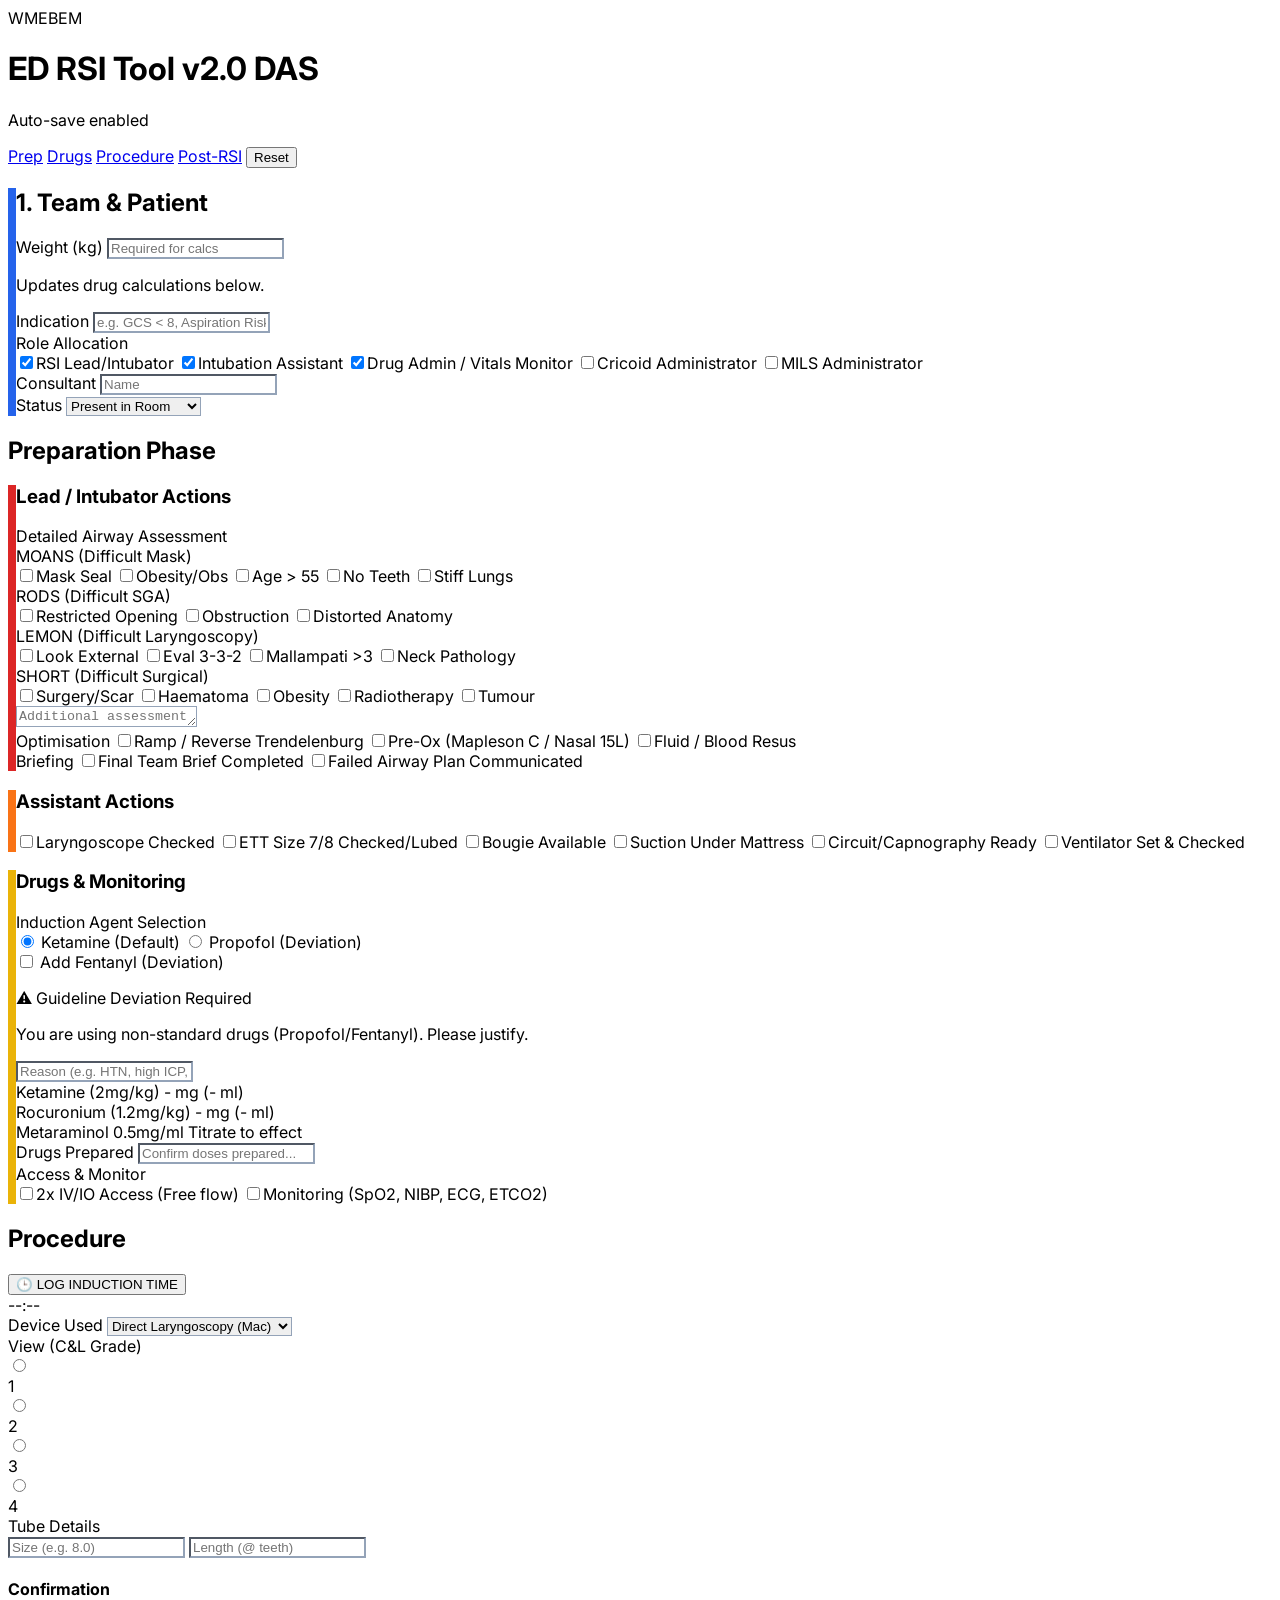
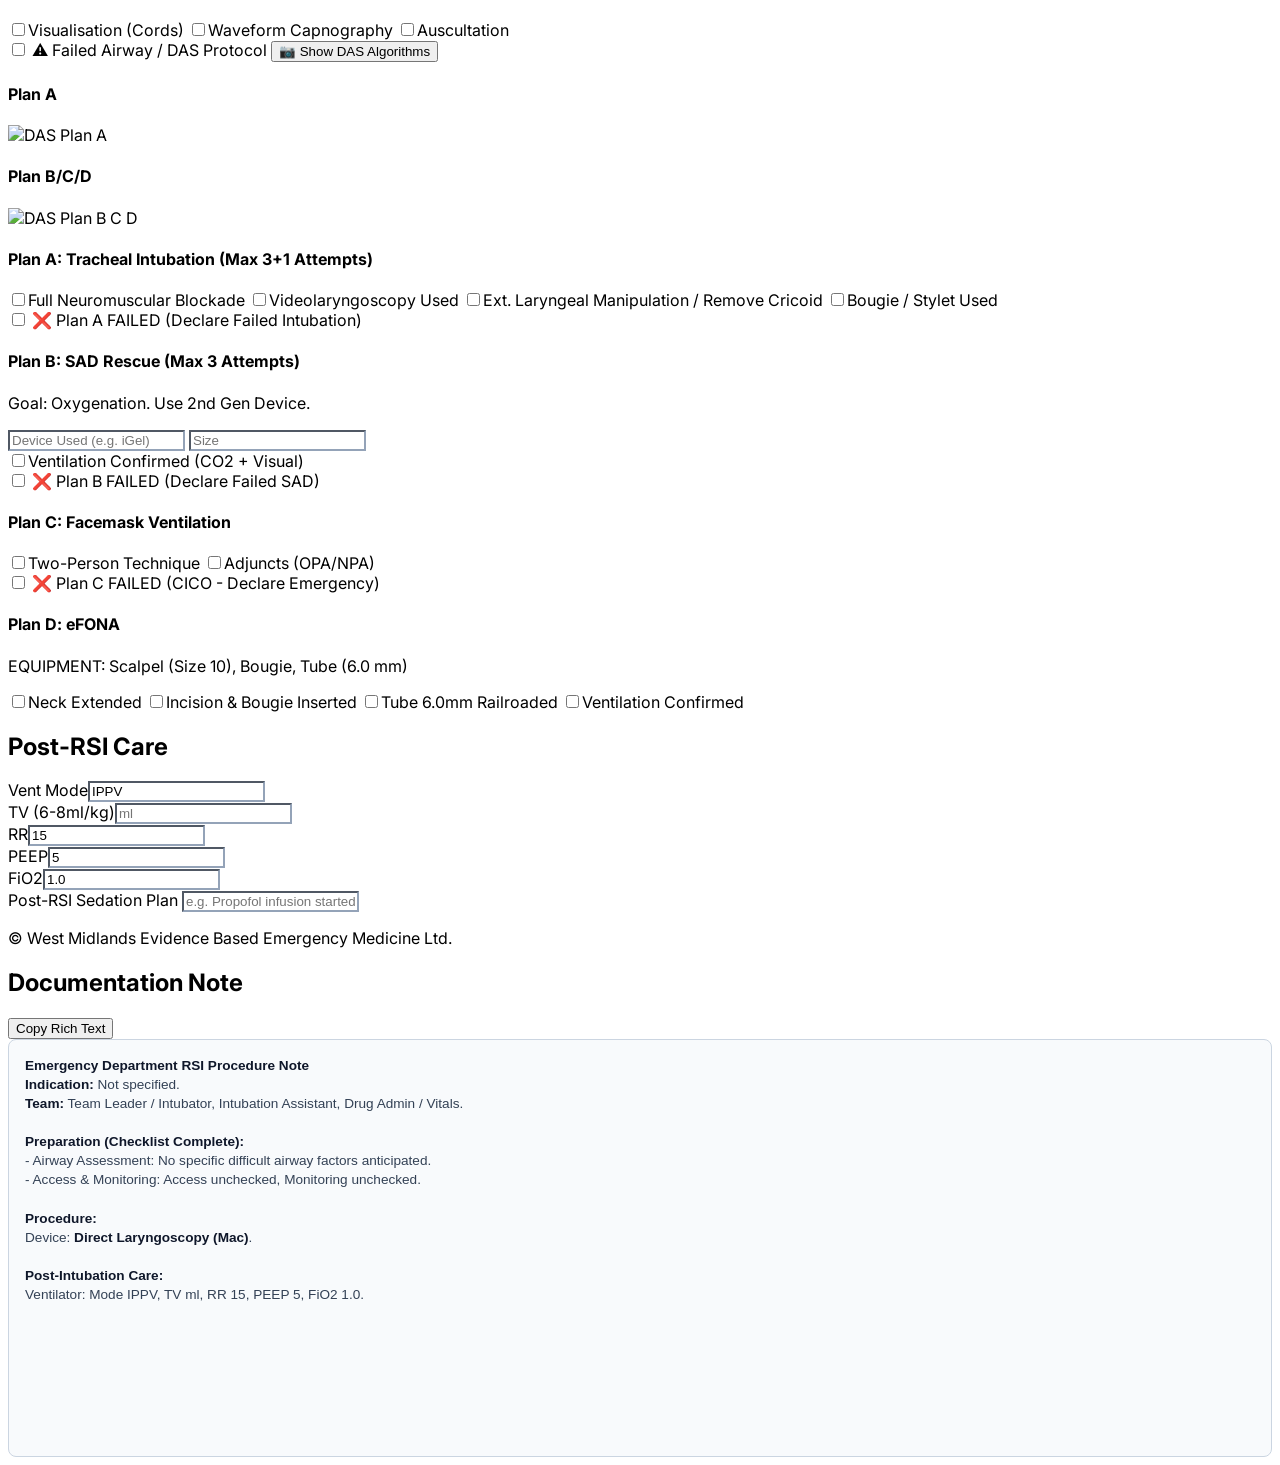
==== commit 37f5b2fa: "Update index.html" ====
--- a/index.html
+++ b/index.html
@@ -3,7 +3,7 @@
 <head>
     <meta charset="UTF-8">
     <meta name="viewport" content="width=device-width, initial-scale=1.0">
-    <title>WMEBEM RSI Documentation Tool</title>
+    <title>WMEBEM RSI Documentation Tool v2.0 (DAS 2025)</title>
     <script src="https://cdn.tailwindcss.com"></script>
     <link href="https://fonts.googleapis.com/css2?family=Inter:wght@400;500;600;700;800&display=swap" rel="stylesheet">
     <style>
@@ -82,9 +82,9 @@
     <header class="bg-white shadow-sm sticky top-0 z-50 border-b border-slate-300">
         <div class="container mx-auto px-4 py-3 flex justify-between items-center">
             <div class="flex items-center gap-4">
-                <img src="https://iili.io/KGQOvkl.md.png" alt="WMEBEM Logo" class="h-16 md:h-20 w-auto object-contain">
+                <div class="h-12 w-12 bg-blue-800 rounded flex items-center justify-center text-white font-black text-xs">WMEBEM</div>
                 <div>
-                    <h1 class="text-xl md:text-2xl font-black text-slate-900 leading-tight">ED RSI Tool <span class="text-xs font-normal text-slate-500 bg-slate-100 px-2 py-0.5 rounded border ml-2">v1.2</span></h1>
+                    <h1 class="text-xl md:text-2xl font-black text-slate-900 leading-tight">ED RSI Tool <span class="text-xs font-normal text-slate-500 bg-slate-100 px-2 py-0.5 rounded border ml-2">v2.0 DAS</span></h1>
                     <p class="text-xs text-green-600 font-bold flex items-center gap-1" id="saveStatus">
                         <span class="w-2 h-2 rounded-full bg-green-500 animate-pulse"></span> Auto-save enabled
                     </p>
@@ -103,10 +103,8 @@
     <main class="container mx-auto px-4 py-6">
         <div class="grid grid-cols-1 lg:grid-cols-12 gap-6">
             
-            <!-- INPUT COLUMN -->
             <div class="lg:col-span-7 xl:col-span-8 flex flex-col space-y-6">
 
-                <!-- 1. PATIENT & ROLES -->
                 <section class="bg-white p-5 rounded-xl shadow-sm border border-slate-400 card-blue">
                     <h2 class="text-xl font-black text-slate-800 mb-4 border-b border-slate-200 pb-2">1. Team & Patient</h2>
                     
@@ -148,10 +146,8 @@
                     </div>
                 </section>
 
-                <!-- 2. CHECKLIST PHASE -->
                 <div id="sec-prep"><h2 class="text-2xl font-black text-slate-900 border-b-4 border-slate-900 pb-2">Preparation Phase</h2></div>
 
-                <!-- RED BOX: LEAD -->
                 <section class="bg-white p-5 rounded-xl shadow-sm border border-slate-400 card-red">
                     <h3 class="text-lg font-black text-red-700 mb-3 uppercase">Lead / Intubator Actions</h3>
                     
@@ -159,7 +155,6 @@
                         <span class="text-xs font-black text-slate-600 uppercase block mb-2">Detailed Airway Assessment</span>
                         <div class="space-y-3 bg-red-50 p-3 rounded border border-red-100">
                             
-                            <!-- MOANS -->
                             <div>
                                 <span class="text-[10px] font-black text-red-800 uppercase block mb-1">MOANS (Difficult Mask)</span>
                                 <div class="flex flex-wrap gap-2">
@@ -171,7 +166,6 @@
                                 </div>
                             </div>
 
-                            <!-- RODS -->
                             <div>
                                 <span class="text-[10px] font-black text-red-800 uppercase block mb-1">RODS (Difficult SGA)</span>
                                 <div class="flex flex-wrap gap-2">
@@ -181,7 +175,6 @@
                                 </div>
                             </div>
 
-                            <!-- LEMON -->
                             <div>
                                 <span class="text-[10px] font-black text-red-800 uppercase block mb-1">LEMON (Difficult Laryngoscopy)</span>
                                 <div class="flex flex-wrap gap-2">
@@ -192,8 +185,7 @@
                                 </div>
                             </div>
 
-                            <!-- SHORT -->
-                             <div>
+                            <div>
                                 <span class="text-[10px] font-black text-red-800 uppercase block mb-1">SHORT (Difficult Surgical)</span>
                                 <div class="flex flex-wrap gap-2">
                                     <label class="cursor-pointer"><input type="checkbox" class="hidden airway-chk" value="Surgery/Scarring"><span class="px-2 py-1 bg-white border border-slate-300 rounded text-xs text-slate-600 transition">Surgery/Scar</span></label>
@@ -222,7 +214,6 @@
                     </div>
                 </section>
 
-                <!-- ORANGE BOX: ASSISTANT -->
                 <section class="bg-white p-5 rounded-xl shadow-sm border border-slate-400 card-orange">
                     <h3 class="text-lg font-black text-orange-600 mb-3 uppercase">Assistant Actions</h3>
                     <div class="grid grid-cols-2 gap-y-2 gap-x-4">
@@ -235,7 +226,6 @@
                     </div>
                 </section>
 
-                <!-- YELLOW BOX: DRUGS -->
                 <section id="sec-drugs" class="bg-white p-5 rounded-xl shadow-sm border border-slate-400 card-yellow">
                     <h3 class="text-lg font-black text-yellow-600 mb-3 uppercase">Drugs & Monitoring</h3>
                     
@@ -244,7 +234,6 @@
                              <span class="text-xs font-black text-slate-700 uppercase">Induction Agent Selection</span>
                         </div>
                         
-                        <!-- Agent Selection -->
                         <div class="flex gap-4 mb-3">
                             <label class="flex items-center space-x-2 cursor-pointer">
                                 <input type="radio" name="induction_agent" value="Ketamine" checked class="text-yellow-600 focus:ring-yellow-500">
@@ -256,7 +245,6 @@
                             </label>
                         </div>
                         
-                        <!-- Co-Induction -->
                         <div class="mb-3">
                             <label class="flex items-center space-x-2 cursor-pointer">
                                 <input type="checkbox" id="use_fentanyl" class="text-red-600 focus:ring-red-500 rounded">
@@ -264,7 +252,6 @@
                             </label>
                         </div>
 
-                        <!-- Deviation Box -->
                         <div id="deviation_box" class="hidden bg-red-100 border-l-4 border-red-600 p-3 mb-3">
                             <p class="text-xs font-black text-red-800 uppercase mb-1">⚠️ Guideline Deviation Required</p>
                             <p class="text-xs text-red-700 mb-2">You are using non-standard drugs (Propofol/Fentanyl). Please justify.</p>
@@ -305,7 +292,6 @@
                     </div>
                 </section>
 
-                <!-- 3. PROCEDURE -->
                 <div id="sec-proc"><h2 class="text-2xl font-black text-slate-900 border-b-4 border-slate-900 pb-2">Procedure</h2></div>
 
                 <section class="bg-white p-5 rounded-xl shadow-sm border border-slate-400">
@@ -357,24 +343,95 @@
                     </div>
 
 
-                    <!-- FAILED AIRWAY SECTION -->
-                    <div class="border-t border-slate-300 pt-4">
-                        <label class="flex items-center space-x-2 cursor-pointer mb-2">
-                            <input type="checkbox" id="failed_airway" class="w-5 h-5 text-red-600 rounded focus:ring-red-600">
-                            <span class="font-black text-red-700 uppercase">⚠️ Failed Airway / Difficult Intubation</span>
-                        </label>
-                        <div id="failed_airway_details" class="hidden pl-7 space-y-2">
-                            <div class="grid grid-cols-2 gap-2">
-                                <label class="cursor-pointer text-center"><input type="checkbox" id="plan_a_fail" class="sr-only toggle-chk-red"><div class="py-1 px-2 border border-red-200 rounded text-xs font-bold transition">Plan A Failed (3 Attempts)</div></label>
-                                <label class="cursor-pointer text-center"><input type="checkbox" id="plan_b_used" class="sr-only toggle-chk-red"><div class="py-1 px-2 border border-red-200 rounded text-xs font-bold transition">Plan B (SGA/iGel) Used</div></label>
-                                <label class="cursor-pointer text-center"><input type="checkbox" id="plan_c_used" class="sr-only toggle-chk-red"><div class="py-1 px-2 border border-red-200 rounded text-xs font-bold transition">Plan C (Face Mask) Used</div></label>
-                                <label class="cursor-pointer text-center"><input type="checkbox" id="plan_d_used" class="sr-only toggle-chk-red"><div class="py-1 px-2 border border-red-200 rounded text-xs font-bold transition">Plan D (FONA) Required</div></label>
-                            </div>
-                        </div>
-                    </div>
+                    <div class="border-t-4 border-red-600 pt-6 mt-6 bg-red-50 p-4 rounded-xl">
+                        <div class="flex justify-between items-center mb-4">
+                            <label class="flex items-center space-x-2 cursor-pointer">
+                                <input type="checkbox" id="failed_airway" class="w-6 h-6 text-red-600 rounded focus:ring-red-600">
+                                <span class="text-xl font-black text-red-700 uppercase">⚠️ Failed Airway / DAS Protocol</span>
+                            </label>
+                            <button id="toggleAlgoImages" class="text-xs bg-white border border-red-200 text-red-700 font-bold px-3 py-1 rounded shadow-sm hover:bg-red-100">
+                                📷 Show DAS Algorithms
+                            </button>
+                        </div>
+
+                        <div id="algoImages" class="hidden grid grid-cols-1 gap-4 mb-6 border-b-2 border-red-200 pb-4">
+                            <div class="bg-white p-2 rounded shadow">
+                                <h4 class="font-bold text-center text-slate-700 mb-1">Plan A</h4>
+                                <img src="das_plan_a.png" alt="DAS Plan A" class="w-full h-auto rounded">
+                            </div>
+                            <div class="bg-white p-2 rounded shadow">
+                                <h4 class="font-bold text-center text-slate-700 mb-1">Plan B/C/D</h4>
+                                <img src="das_plan_b_c_d.png" alt="DAS Plan B C D" class="w-full h-auto rounded">
+                            </div>
+                        </div>
+
+                        <div id="failed_airway_details" class="hidden space-y-4">
+                            
+                            <div class="bg-white p-3 rounded border-l-8 border-red-500 shadow-sm">
+                                <h4 class="font-black text-red-800 uppercase text-sm mb-2">Plan A: Tracheal Intubation (Max 3+1 Attempts)</h4>
+                                <div class="grid grid-cols-1 md:grid-cols-2 gap-2 text-sm">
+                                    <label class="flex items-center space-x-2"><input type="checkbox" id="das_opt_nmba" class="das-chk rounded text-red-500"><span class="font-medium">Full Neuromuscular Blockade</span></label>
+                                    <label class="flex items-center space-x-2"><input type="checkbox" id="das_opt_video" class="das-chk rounded text-red-500"><span class="font-medium">Videolaryngoscopy Used</span></label>
+                                    <label class="flex items-center space-x-2"><input type="checkbox" id="das_opt_elm" class="das-chk rounded text-red-500"><span class="font-medium">Ext. Laryngeal Manipulation / Remove Cricoid</span></label>
+                                    <label class="flex items-center space-x-2"><input type="checkbox" id="das_opt_bougie" class="das-chk rounded text-red-500"><span class="font-medium">Bougie / Stylet Used</span></label>
+                                </div>
+                                <div class="mt-3 pt-2 border-t border-red-100">
+                                    <label class="flex items-center space-x-2 cursor-pointer">
+                                        <input type="checkbox" id="plan_a_failed_confirm" class="w-5 h-5 text-red-700 rounded">
+                                        <span class="font-bold text-red-700">❌ Plan A FAILED (Declare Failed Intubation)</span>
+                                    </label>
+                                </div>
+                            </div>
+
+                            <div id="box_plan_b" class="hidden bg-white p-3 rounded border-l-8 border-orange-500 shadow-sm">
+                                <h4 class="font-black text-orange-700 uppercase text-sm mb-2">Plan B: SAD Rescue (Max 3 Attempts)</h4>
+                                <p class="text-xs text-slate-500 mb-2">Goal: Oxygenation. Use 2nd Gen Device.</p>
+                                <div class="grid grid-cols-1 md:grid-cols-2 gap-2 text-sm mb-2">
+                                    <input type="text" id="das_sad_type" class="px-2 py-1 border rounded" placeholder="Device Used (e.g. iGel)">
+                                    <input type="text" id="das_sad_size" class="px-2 py-1 border rounded" placeholder="Size">
+                                </div>
+                                <label class="flex items-center space-x-2 mb-2"><input type="checkbox" id="das_sad_conf" class="das-chk rounded text-orange-500"><span class="font-bold text-sm">Ventilation Confirmed (CO2 + Visual)</span></label>
+                                
+                                <div class="mt-2 pt-2 border-t border-orange-100">
+                                    <label class="flex items-center space-x-2 cursor-pointer">
+                                        <input type="checkbox" id="plan_b_failed_confirm" class="w-5 h-5 text-orange-700 rounded">
+                                        <span class="font-bold text-orange-700">❌ Plan B FAILED (Declare Failed SAD)</span>
+                                    </label>
+                                </div>
+                            </div>
+
+                            <div id="box_plan_c" class="hidden bg-white p-3 rounded border-l-8 border-yellow-500 shadow-sm">
+                                <h4 class="font-black text-yellow-700 uppercase text-sm mb-2">Plan C: Facemask Ventilation</h4>
+                                <div class="grid grid-cols-1 gap-2 text-sm mb-2">
+                                    <label class="flex items-center space-x-2"><input type="checkbox" id="das_c_2person" class="das-chk rounded text-yellow-600"><span class="font-medium">Two-Person Technique</span></label>
+                                    <label class="flex items-center space-x-2"><input type="checkbox" id="das_c_adjuncts" class="das-chk rounded text-yellow-600"><span class="font-medium">Adjuncts (OPA/NPA)</span></label>
+                                </div>
+                                <div class="mt-2 pt-2 border-t border-yellow-100">
+                                    <label class="flex items-center space-x-2 cursor-pointer">
+                                        <input type="checkbox" id="plan_c_failed_confirm" class="w-5 h-5 text-yellow-700 rounded">
+                                        <span class="font-bold text-yellow-700">❌ Plan C FAILED (CICO - Declare Emergency)</span>
+                                    </label>
+                                </div>
+                            </div>
+
+                            <div id="box_plan_d" class="hidden bg-white p-3 rounded border-l-8 border-purple-600 shadow-sm">
+                                <h4 class="font-black text-purple-800 uppercase text-sm mb-2">Plan D: eFONA</h4>
+                                <div class="bg-purple-50 p-2 rounded border border-purple-200 mb-2">
+                                    <p class="text-sm font-bold text-purple-900">EQUIPMENT: Scalpel (Size 10), Bougie, Tube (6.0 mm)</p>
+                                </div>
+                                <div class="grid grid-cols-1 gap-2 text-sm">
+                                    <label class="flex items-center space-x-2"><input type="checkbox" id="das_d_neck" class="das-chk rounded text-purple-600"><span class="font-medium">Neck Extended</span></label>
+                                    <label class="flex items-center space-x-2"><input type="checkbox" id="das_d_inc" class="das-chk rounded text-purple-600"><span class="font-medium">Incision & Bougie Inserted</span></label>
+                                    <label class="flex items-center space-x-2"><input type="checkbox" id="das_d_tube" class="das-chk rounded text-purple-600"><span class="font-medium">Tube 6.0mm Railroaded</span></label>
+                                    <label class="flex items-center space-x-2"><input type="checkbox" id="das_d_conf" class="das-chk rounded text-purple-600"><span class="font-bold">Ventilation Confirmed</span></label>
+                                </div>
+                            </div>
+
+                        </div>
+                    </div>
+
                 </section>
 
-                <!-- 4. POST RSI -->
                 <div id="sec-post"><h2 class="text-2xl font-black text-slate-900 border-b-4 border-slate-900 pb-2">Post-RSI Care</h2></div>
 
                 <section class="bg-white p-5 rounded-xl shadow-sm border border-slate-400">
@@ -397,7 +454,6 @@
                 </footer>
             </div>
 
-            <!-- OUTPUT COLUMN (STICKY) -->
             <div class="lg:col-span-5 xl:col-span-4 relative">
                 <div class="sticky top-24 space-y-6">
                     <section class="bg-white p-4 rounded-xl shadow-lg border border-slate-300">
@@ -442,7 +498,9 @@
                     grade: '',
                     size: '', length: '',
                     vis: false, etco2: false, ausc: false,
-                    failed: false, planA: false, planB: false, planC: false, planD: false
+                    // DAS FLAGS
+                    failed: false, 
+                    planA: false, planB: false, planC: false, planD: false
                 },
                 post: {
                     mode: 'IPPV', tv: '', rr: '15', peep: '5', fio2: '1.0', sedation: ''
@@ -451,11 +509,11 @@
 
             // --- LOCAL STORAGE ---
             function saveState() {
-                localStorage.setItem('wmebem_rsi_data_v2', JSON.stringify(rsiData));
+                localStorage.setItem('wmebem_rsi_data_v3', JSON.stringify(rsiData));
             }
 
             function loadState() {
-                const saved = localStorage.getItem('wmebem_rsi_data_v2');
+                const saved = localStorage.getItem('wmebem_rsi_data_v3');
                 if (saved) {
                     try {
                         const parsed = JSON.parse(saved);
@@ -528,12 +586,18 @@
                 setCheck('conf_etco2', d.procedure.etco2);
                 setCheck('conf_ausc', d.procedure.ausc);
 
+                // DAS Logic restore
                 setCheck('failed_airway', d.procedure.failed);
                 if(d.procedure.failed) document.getElementById('failed_airway_details').classList.remove('hidden');
-                setCheck('plan_a_fail', d.procedure.planA);
-                setCheck('plan_b_used', d.procedure.planB);
-                setCheck('plan_c_used', d.procedure.planC);
-                setCheck('plan_d_used', d.procedure.planD);
+                
+                setCheck('plan_a_failed_confirm', d.procedure.planA);
+                if(d.procedure.planA) document.getElementById('box_plan_b').classList.remove('hidden');
+
+                setCheck('plan_b_failed_confirm', d.procedure.planB);
+                if(d.procedure.planB) document.getElementById('box_plan_c').classList.remove('hidden');
+
+                setCheck('plan_c_failed_confirm', d.procedure.planC);
+                if(d.procedure.planC) document.getElementById('box_plan_d').classList.remove('hidden');
 
                 // Post
                 setVal('vent_mode', d.post.mode);
@@ -670,14 +734,45 @@
                 if(d.procedure.ausc) conf.push('Auscultation');
                 if(conf.length) h += `Confirmation: ${conf.join(', ')}.<br>`;
                 
-                if(d.procedure.failed) {
-                    h += `<strong>⚠️ DIFFICULT AIRWAY ENCOUNTERED:</strong> `;
-                    let failDetails = [];
-                    if(d.procedure.planA) failDetails.push('Plan A Failed');
-                    if(d.procedure.planB) failDetails.push('Plan B (SGA) Used');
-                    if(d.procedure.planC) failDetails.push('Plan C (Mask) Used');
-                    if(d.procedure.planD) failDetails.push('Plan D (FONA) Required');
-                    h += `${failDetails.join(', ')}.<br>`;
+                // DAS LOGIC
+                if(document.getElementById('failed_airway').checked) {
+                    h += `<br><div style="border-left: 4px solid red; padding-left: 8px; margin-top: 8px;">`;
+                    h += `<strong>⚠️ DAS DIFFICULT AIRWAY ALGORITHM ACTIVATED</strong><br>`;
+
+                    // Plan A details
+                    if(document.getElementById('plan_a_failed_confirm').checked) {
+                        h += `<strong>PLAN A FAILED (Intubation):</strong> `;
+                        let aOpts = [];
+                        if(document.getElementById('das_opt_nmba').checked) aOpts.push('Full NMBA');
+                        if(document.getElementById('das_opt_video').checked) aOpts.push('Video Laryngoscopy');
+                        if(document.getElementById('das_opt_elm').checked) aOpts.push('ELM/Cricoid Off');
+                        if(document.getElementById('das_opt_bougie').checked) aOpts.push('Bougie');
+                        h += `Attempts exhausted. Optimisation: ${aOpts.join(', ')}.<br>`;
+                    }
+
+                    // Plan B details
+                    if(document.getElementById('plan_b_failed_confirm').checked) {
+                        const sadDev = document.getElementById('das_sad_type').value || 'SAD';
+                        const sadSize = document.getElementById('das_sad_size').value || '?';
+                        h += `<strong>PLAN B FAILED (SAD Rescue):</strong> Device: ${sadDev} (Size ${sadSize}). Ventilation attempt failed.<br>`;
+                    } else if (document.getElementById('plan_a_failed_confirm').checked) {
+                        // Plan A failed but B didn't fail (meaning B succeeded)
+                        const sadDev = document.getElementById('das_sad_type').value || 'SAD';
+                        h += `<strong>PLAN B SUCCESS:</strong> Rescue oxygenation established with ${sadDev}.<br>`;
+                    }
+
+                    // Plan C details
+                    if(document.getElementById('plan_c_failed_confirm').checked) {
+                        h += `<strong>PLAN C FAILED (Facemask):</strong> 2-person technique failed. <strong>CICO DECLARED.</strong><br>`;
+                    }
+
+                    // Plan D details
+                    if(document.getElementById('box_plan_d') && !document.getElementById('box_plan_d').classList.contains('hidden')) {
+                        h += `<strong>PLAN D (eFONA) INITIATED:</strong> Scalpel/Bougie/Tube technique.<br>`;
+                        if(document.getElementById('das_d_conf').checked) h += `<strong>SUCCESS:</strong> Tracheal ventilation confirmed via FONA.<br>`;
+                    }
+                    
+                    h += `</div>`;
                 }
 
                 // Post
@@ -771,16 +866,86 @@
             bindChk('conf_etco2', rsiData.procedure, 'etco2');
             bindChk('conf_ausc', rsiData.procedure, 'ausc');
 
-            // Failed Airway
+            // DAS LOGIC HANDLERS
             document.getElementById('failed_airway').addEventListener('change', e => {
                 rsiData.procedure.failed = e.target.checked;
                 document.getElementById('failed_airway_details').classList.toggle('hidden', !e.target.checked);
                 updateNote();
             });
-            bindChk('plan_a_fail', rsiData.procedure, 'planA');
-            bindChk('plan_b_used', rsiData.procedure, 'planB');
-            bindChk('plan_c_used', rsiData.procedure, 'planC');
-            bindChk('plan_d_used', rsiData.procedure, 'planD');
+
+            // DAS Image Toggle
+            const toggleBtn = document.getElementById('toggleAlgoImages');
+            if(toggleBtn) {
+                toggleBtn.addEventListener('click', (e) => {
+                    e.preventDefault();
+                    const imgBox = document.getElementById('algoImages');
+                    imgBox.classList.toggle('hidden');
+                    toggleBtn.innerText = imgBox.classList.contains('hidden') ? '📷 Show DAS Algorithms' : '🙈 Hide Images';
+                });
+            }
+            
+            // Progressive Failure
+            const planAFail = document.getElementById('plan_a_failed_confirm');
+            const planBFail = document.getElementById('plan_b_failed_confirm');
+            const planCFail = document.getElementById('plan_c_failed_confirm');
+            const boxB = document.getElementById('box_plan_b');
+            const boxC = document.getElementById('box_plan_c');
+            const boxD = document.getElementById('box_plan_d');
+
+            if(planAFail) {
+                planAFail.addEventListener('change', (e) => {
+                    if(e.target.checked) {
+                        boxB.classList.remove('hidden');
+                        rsiData.procedure.planA = true; 
+                    } else {
+                        boxB.classList.add('hidden');
+                        boxC.classList.add('hidden');
+                        boxD.classList.add('hidden');
+                        planBFail.checked = false;
+                        planCFail.checked = false;
+                        rsiData.procedure.planA = false; 
+                    }
+                    updateNote();
+                });
+            }
+
+            if(planBFail) {
+                planBFail.addEventListener('change', (e) => {
+                    if(e.target.checked) {
+                        boxC.classList.remove('hidden');
+                        rsiData.procedure.planB = true;
+                    } else {
+                        boxC.classList.add('hidden');
+                        boxD.classList.add('hidden');
+                        planCFail.checked = false;
+                        rsiData.procedure.planB = false;
+                    }
+                    updateNote();
+                });
+            }
+
+            if(planCFail) {
+                planCFail.addEventListener('change', (e) => {
+                    if(e.target.checked) {
+                        boxD.classList.remove('hidden');
+                        rsiData.procedure.planC = true;
+                    } else {
+                        boxD.classList.add('hidden');
+                        rsiData.procedure.planC = false;
+                    }
+                    updateNote();
+                });
+            }
+            
+            // DAS Data Binding (Simple Checkboxes)
+            const bindDas = (id) => document.getElementById(id).addEventListener('change', updateNote);
+            ['das_opt_nmba', 'das_opt_video', 'das_opt_elm', 'das_opt_bougie', 
+             'das_sad_conf', 'das_c_2person', 'das_c_adjuncts',
+             'das_d_neck', 'das_d_inc', 'das_d_tube', 'das_d_conf'].forEach(bindDas);
+            
+            document.getElementById('das_sad_type').addEventListener('input', updateNote);
+            document.getElementById('das_sad_size').addEventListener('input', updateNote);
+
 
             // Post
             document.getElementById('vent_mode').addEventListener('input', e => { rsiData.post.mode = e.target.value; updateNote(); });
@@ -814,7 +979,7 @@
             // Reset
             document.getElementById('resetData').addEventListener('click', () => {
                 if(confirm('Clear all data?')) {
-                    localStorage.removeItem('wmebem_rsi_data_v2');
+                    localStorage.removeItem('wmebem_rsi_data_v3');
                     location.reload();
                 }
             });
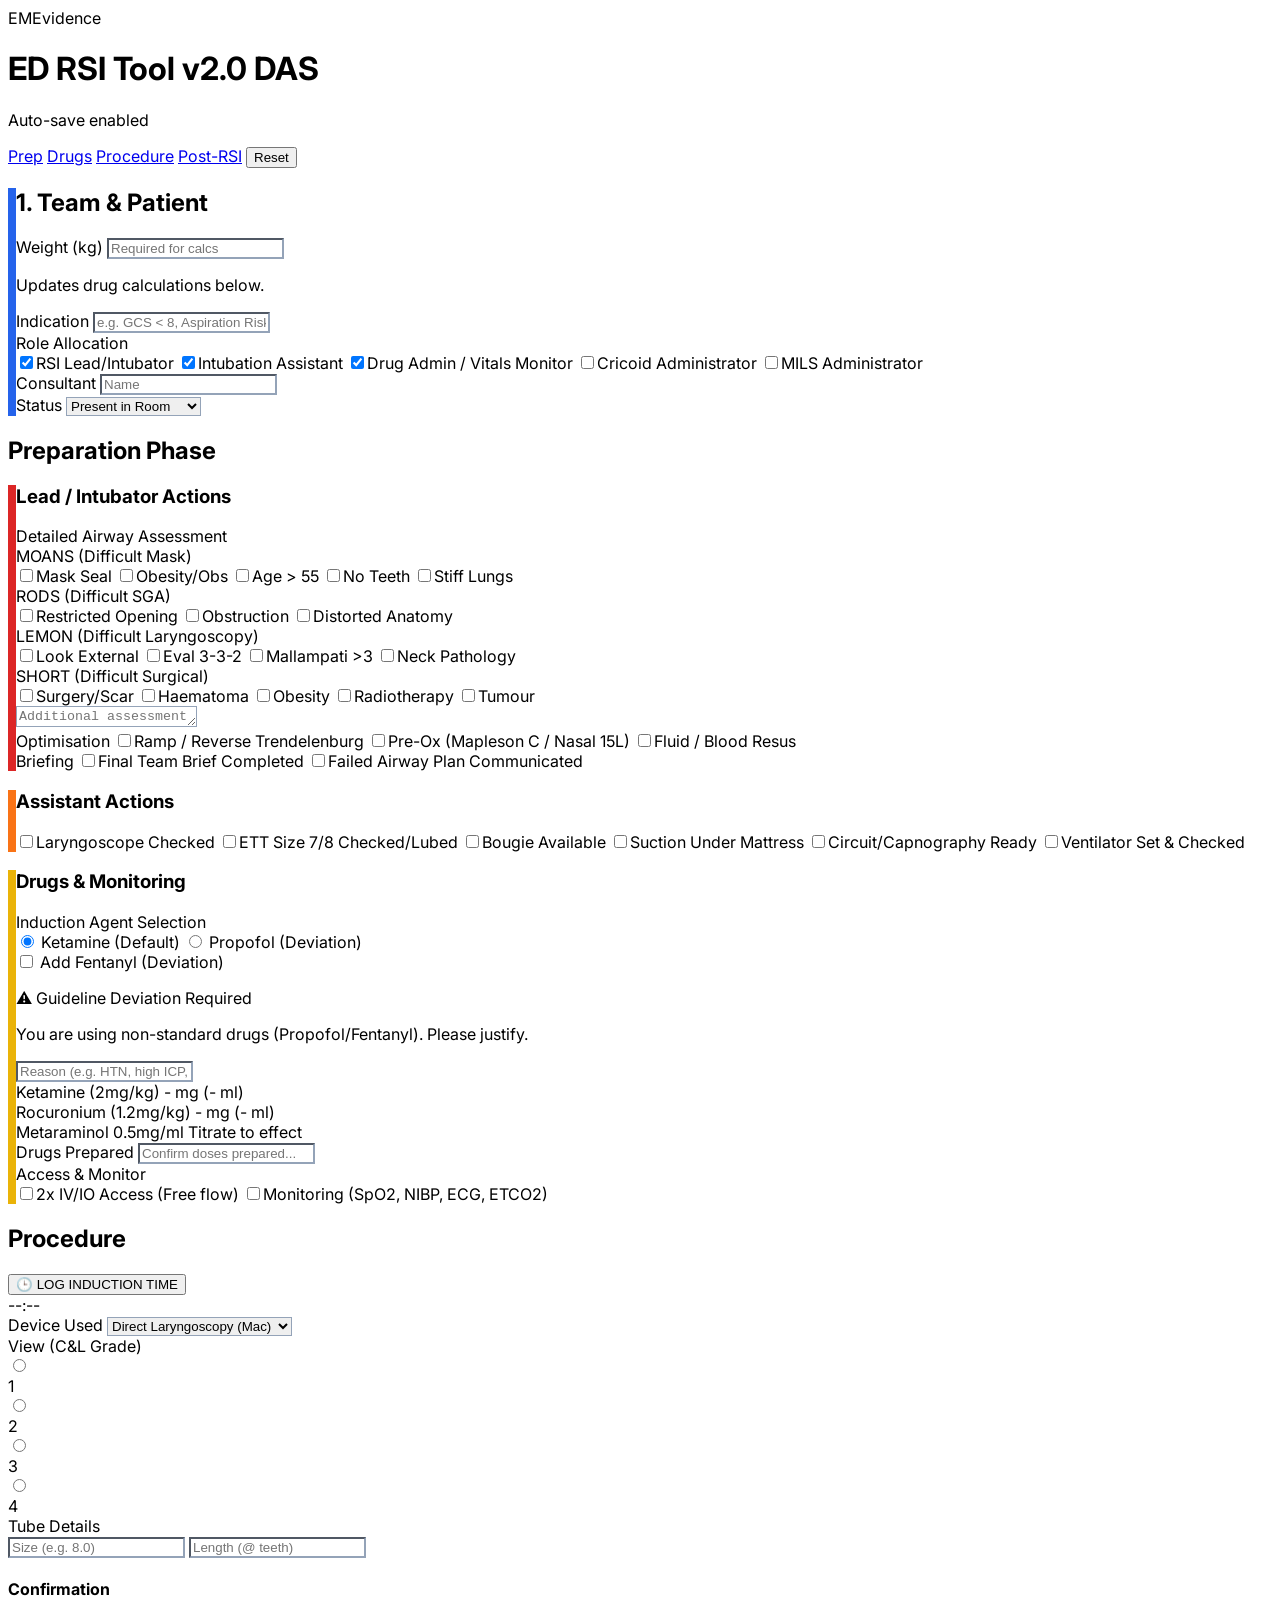
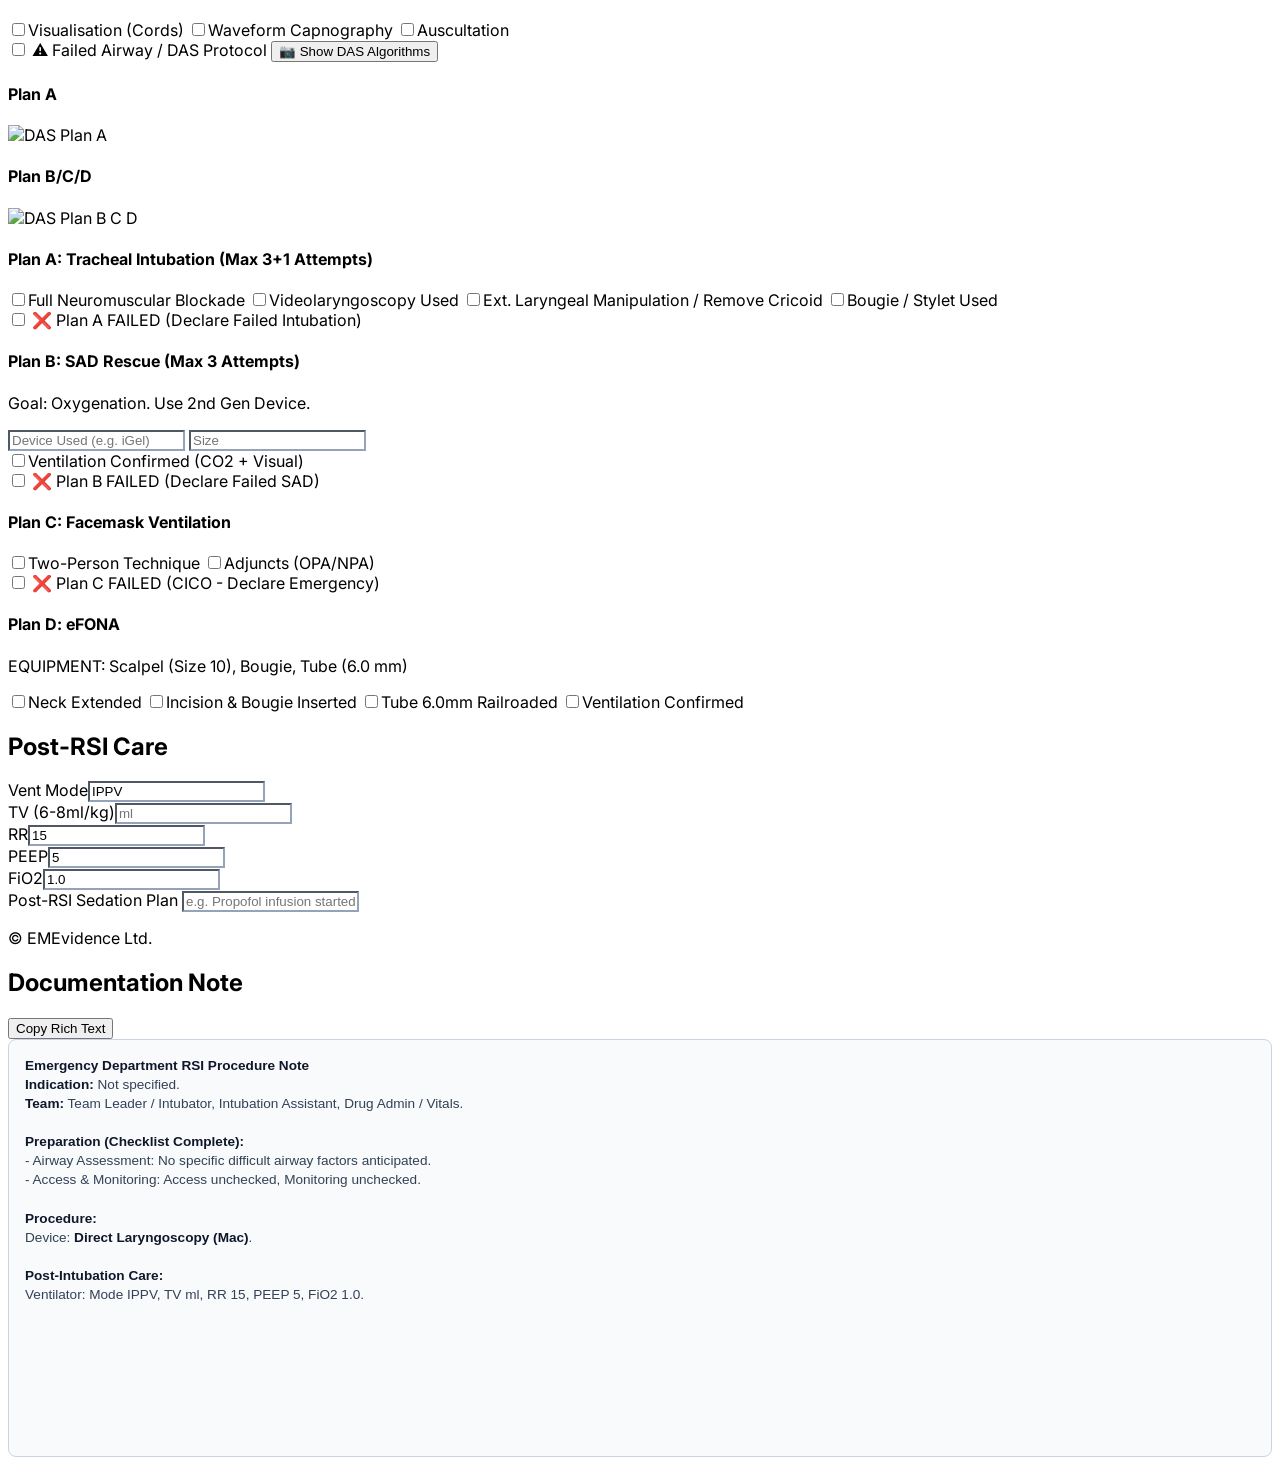
==== commit 8bb2ee8a: "Rebrand: WMEBEM → EMEvidence | wmebem.com → emevidence.org" ====
--- a/index.html
+++ b/index.html
@@ -3,7 +3,7 @@
 <head>
     <meta charset="UTF-8">
     <meta name="viewport" content="width=device-width, initial-scale=1.0">
-    <title>WMEBEM RSI Documentation Tool v2.0 (DAS 2025)</title>
+    <title>EMEvidence RSI Documentation Tool v2.0 (DAS 2025)</title>
     <script src="https://cdn.tailwindcss.com"></script>
     <link href="https://fonts.googleapis.com/css2?family=Inter:wght@400;500;600;700;800&display=swap" rel="stylesheet">
     <style>
@@ -82,7 +82,7 @@
     <header class="bg-white shadow-sm sticky top-0 z-50 border-b border-slate-300">
         <div class="container mx-auto px-4 py-3 flex justify-between items-center">
             <div class="flex items-center gap-4">
-                <div class="h-12 w-12 bg-blue-800 rounded flex items-center justify-center text-white font-black text-xs">WMEBEM</div>
+                <div class="h-12 w-12 bg-blue-800 rounded flex items-center justify-center text-white font-black text-xs">EMEvidence</div>
                 <div>
                     <h1 class="text-xl md:text-2xl font-black text-slate-900 leading-tight">ED RSI Tool <span class="text-xs font-normal text-slate-500 bg-slate-100 px-2 py-0.5 rounded border ml-2">v2.0 DAS</span></h1>
                     <p class="text-xs text-green-600 font-bold flex items-center gap-1" id="saveStatus">
@@ -450,7 +450,7 @@
                 </section>
 
                 <footer class="mt-8 py-8 text-center border-t border-slate-300">
-                    <p class="text-xs text-slate-500 font-bold mb-1">&copy; West Midlands Evidence Based Emergency Medicine Ltd.</p>
+                    <p class="text-xs text-slate-500 font-bold mb-1">&copy; EMEvidence Ltd.</p>
                 </footer>
             </div>
 
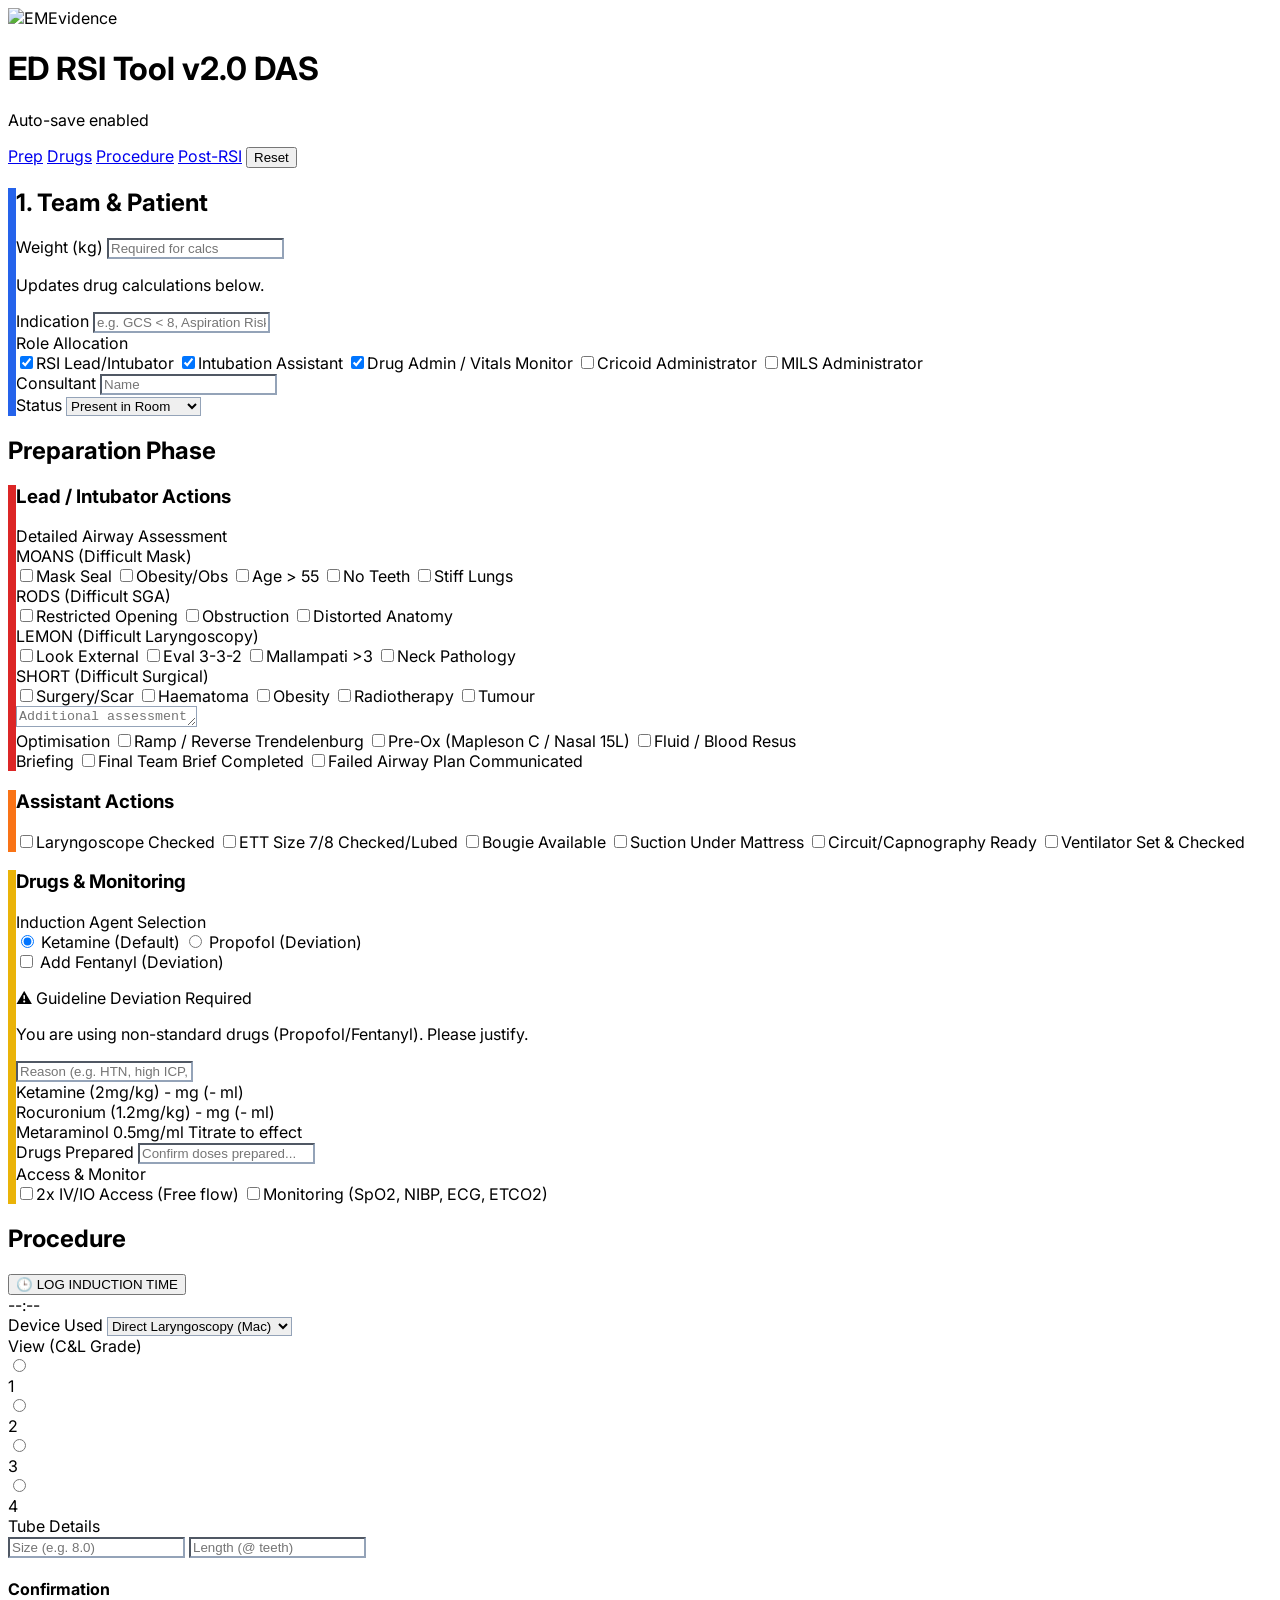
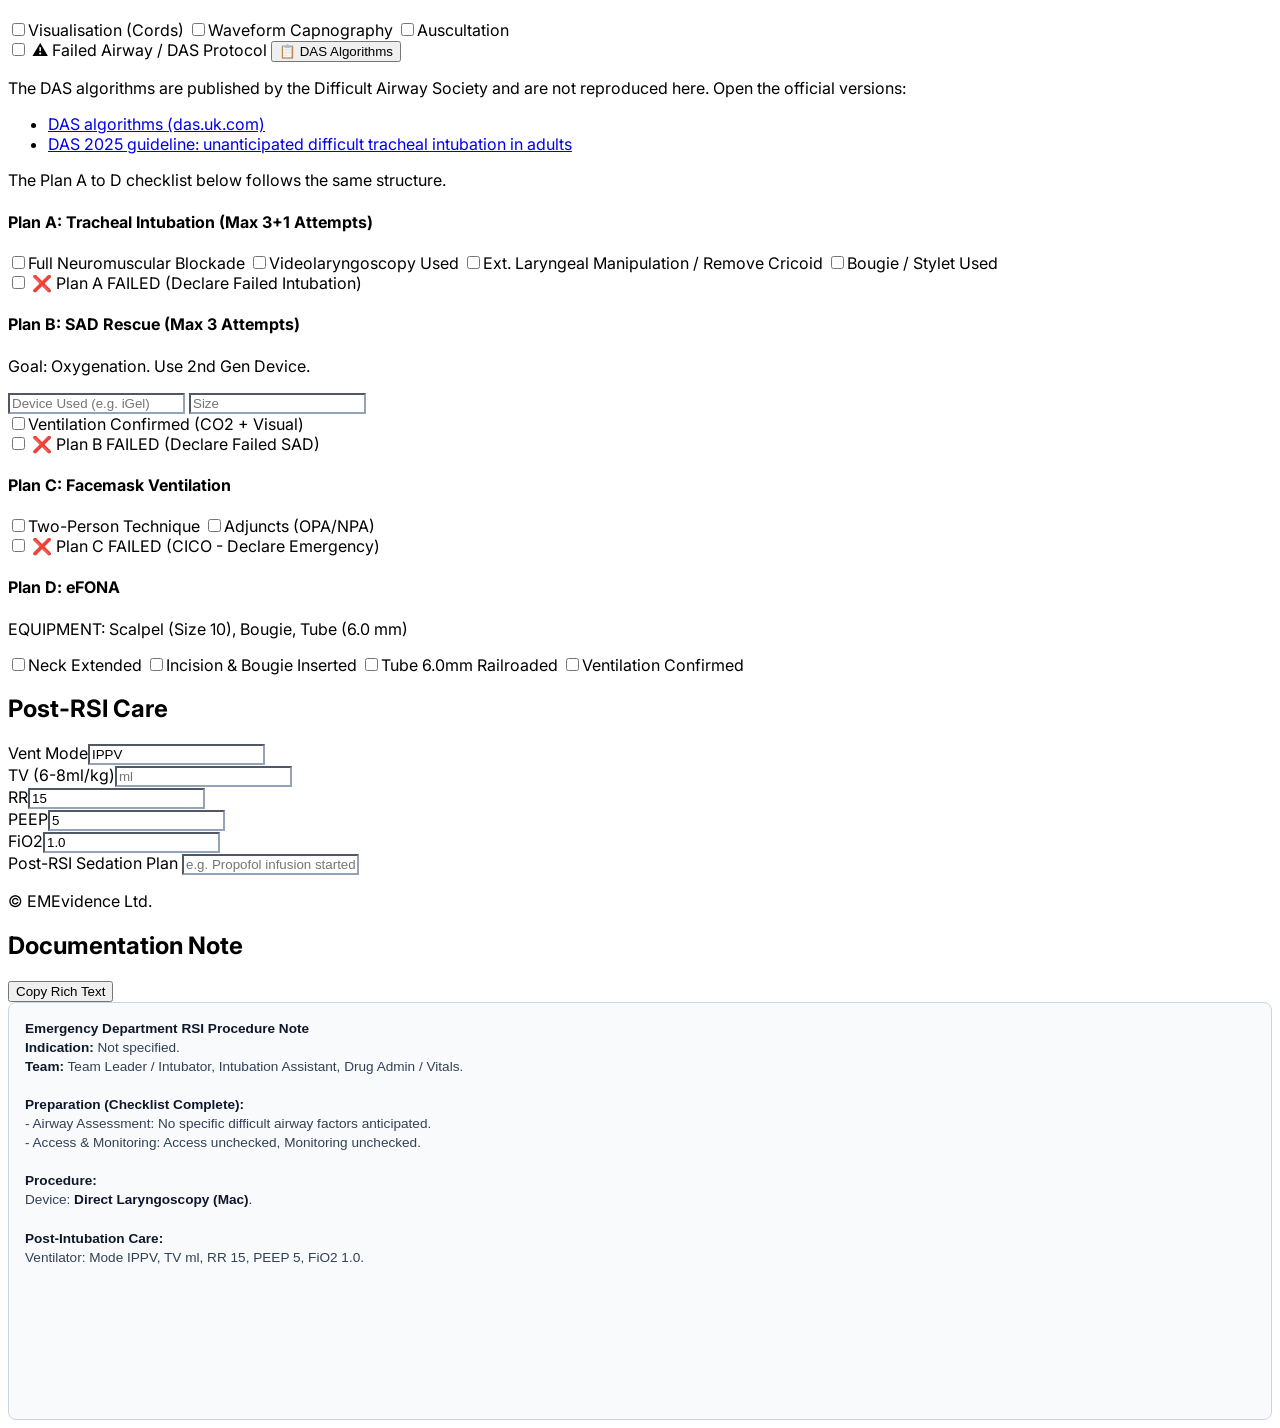
==== commit 433e0dfd: "Replace missing DAS algorithm images with links and fix header overflow Co-Authored-By: Claude Opus " ====
--- a/index.html
+++ b/index.html
@@ -82,7 +82,7 @@
     <header class="bg-white shadow-sm sticky top-0 z-50 border-b border-slate-300">
         <div class="container mx-auto px-4 py-3 flex justify-between items-center">
             <div class="flex items-center gap-4">
-                <div class="h-12 w-12 bg-blue-800 rounded flex items-center justify-center text-white font-black text-xs">EMEvidence</div>
+                <img src="https://raw.githubusercontent.com/shakeymedic/wmem/main/emevidence_logo.png" alt="EMEvidence" class="h-12 w-12 rounded object-contain bg-white">
                 <div>
                     <h1 class="text-xl md:text-2xl font-black text-slate-900 leading-tight">ED RSI Tool <span class="text-xs font-normal text-slate-500 bg-slate-100 px-2 py-0.5 rounded border ml-2">v2.0 DAS</span></h1>
                     <p class="text-xs text-green-600 font-bold flex items-center gap-1" id="saveStatus">
@@ -350,18 +350,18 @@
                                 <span class="text-xl font-black text-red-700 uppercase">⚠️ Failed Airway / DAS Protocol</span>
                             </label>
                             <button id="toggleAlgoImages" class="text-xs bg-white border border-red-200 text-red-700 font-bold px-3 py-1 rounded shadow-sm hover:bg-red-100">
-                                📷 Show DAS Algorithms
+                                📋 DAS Algorithms
                             </button>
                         </div>
 
                         <div id="algoImages" class="hidden grid grid-cols-1 gap-4 mb-6 border-b-2 border-red-200 pb-4">
-                            <div class="bg-white p-2 rounded shadow">
-                                <h4 class="font-bold text-center text-slate-700 mb-1">Plan A</h4>
-                                <img src="das_plan_a.png" alt="DAS Plan A" class="w-full h-auto rounded">
-                            </div>
-                            <div class="bg-white p-2 rounded shadow">
-                                <h4 class="font-bold text-center text-slate-700 mb-1">Plan B/C/D</h4>
-                                <img src="das_plan_b_c_d.png" alt="DAS Plan B C D" class="w-full h-auto rounded">
+                            <div class="bg-white p-3 rounded shadow text-sm text-slate-700">
+                                <p class="mb-2">The DAS algorithms are published by the Difficult Airway Society and are not reproduced here. Open the official versions:</p>
+                                <ul class="space-y-1">
+                                    <li><a href="https://das.uk.com/algorithms" target="_blank" rel="noopener" class="font-bold text-red-700 underline">DAS algorithms (das.uk.com)</a></li>
+                                    <li><a href="https://das.uk.com/guidelines/das_intubation_guidelines/" target="_blank" rel="noopener" class="font-bold text-red-700 underline">DAS 2025 guideline: unanticipated difficult tracheal intubation in adults</a></li>
+                                </ul>
+                                <p class="mt-2 text-xs text-slate-500">The Plan A to D checklist below follows the same structure.</p>
                             </div>
                         </div>
 
@@ -880,7 +880,7 @@
                     e.preventDefault();
                     const imgBox = document.getElementById('algoImages');
                     imgBox.classList.toggle('hidden');
-                    toggleBtn.innerText = imgBox.classList.contains('hidden') ? '📷 Show DAS Algorithms' : '🙈 Hide Images';
+                    toggleBtn.innerText = imgBox.classList.contains('hidden') ? '📋 DAS Algorithms' : '🙈 Hide';
                 });
             }
             
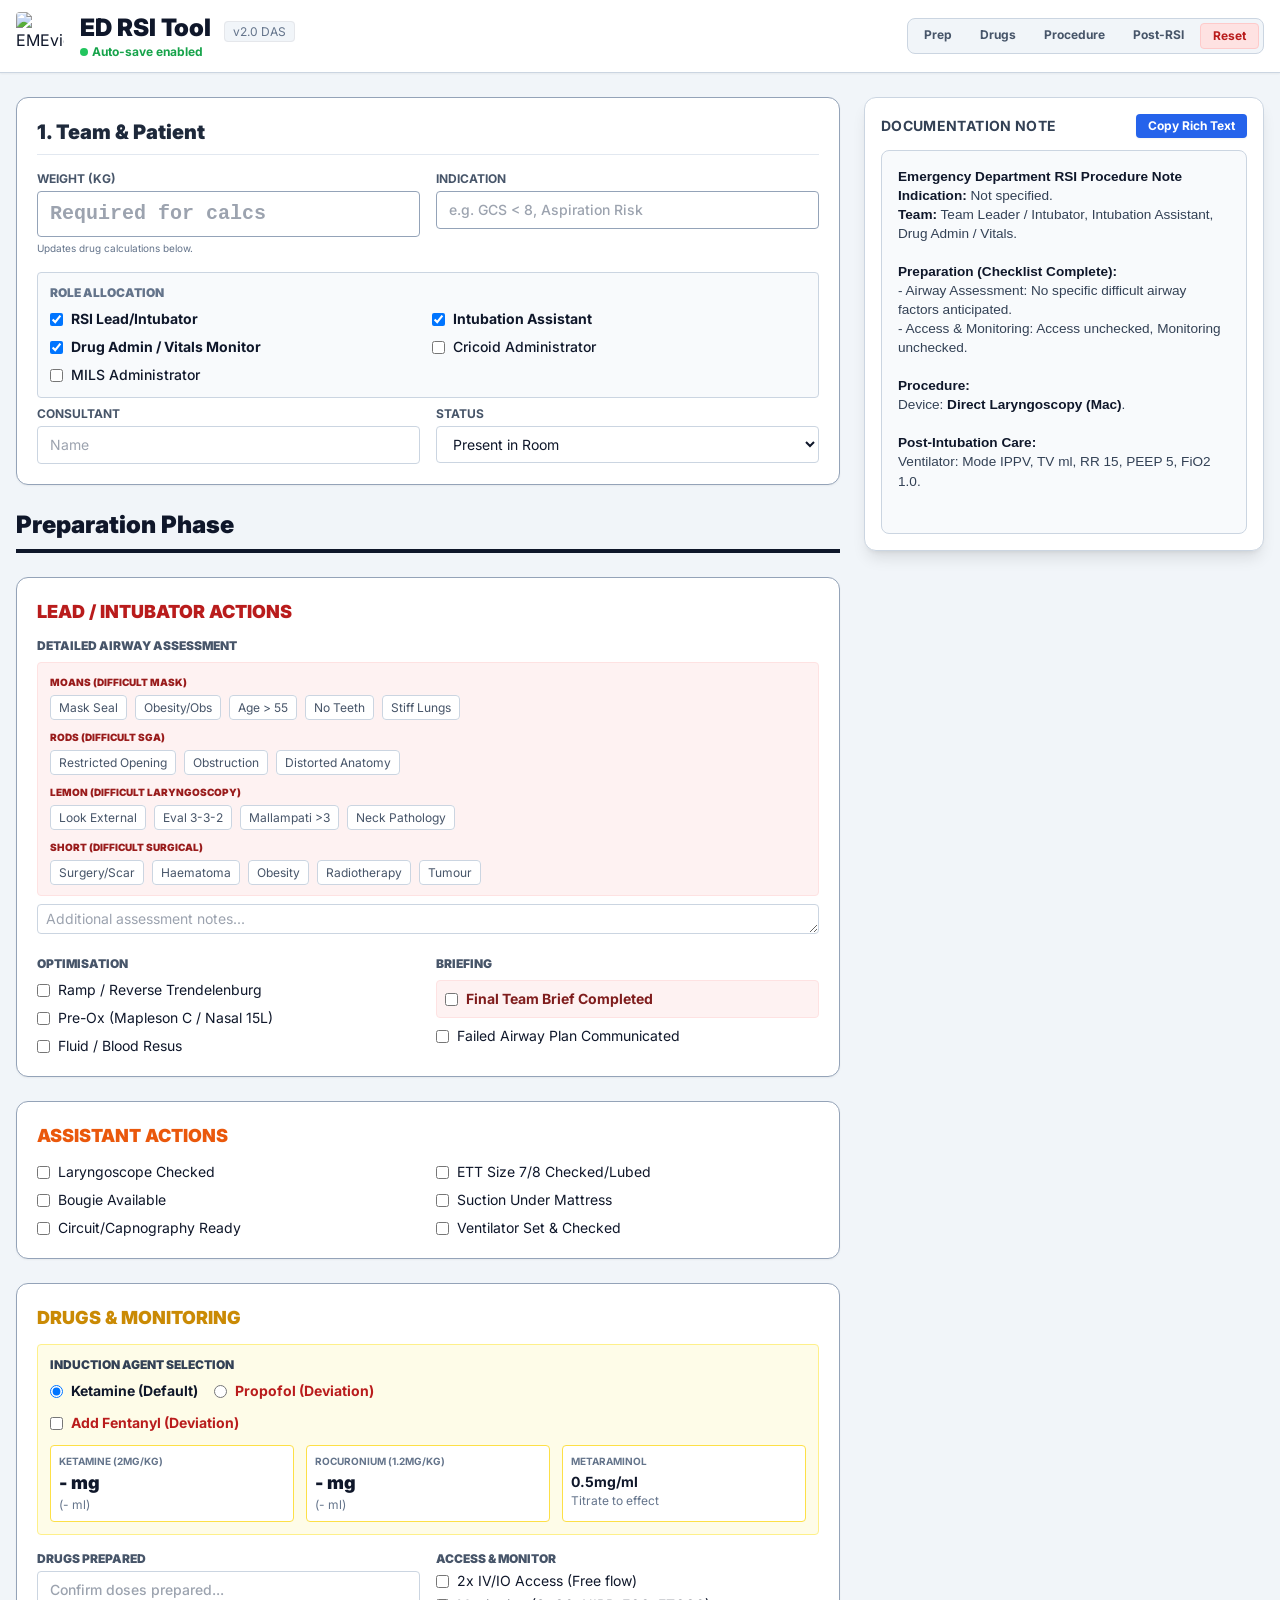
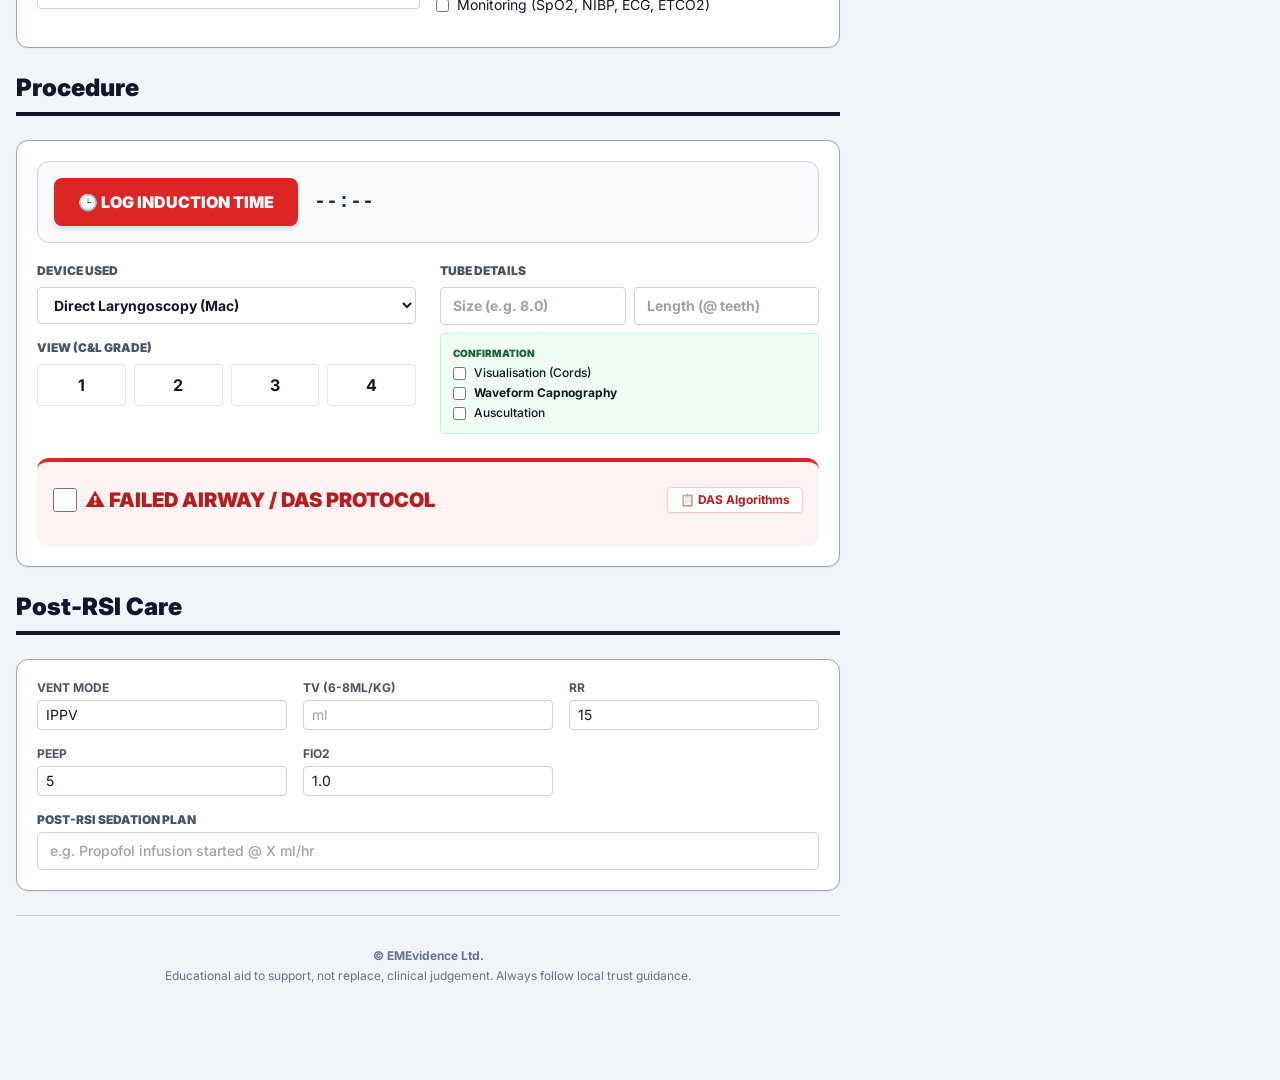
==== commit 6052dafe: "Bundle Tailwind CSS locally and add clinical judgement footer line Replace the Tailwind Play CDN scr" ====
--- a/index.html
+++ b/index.html
@@ -4,7 +4,6 @@
     <meta charset="UTF-8">
     <meta name="viewport" content="width=device-width, initial-scale=1.0">
     <title>EMEvidence RSI Documentation Tool v2.0 (DAS 2025)</title>
-    <script src="https://cdn.tailwindcss.com"></script>
     <link href="https://fonts.googleapis.com/css2?family=Inter:wght@400;500;600;700;800&display=swap" rel="stylesheet">
     <style>
         body { font-family: 'Inter', sans-serif; }
@@ -76,6 +75,7 @@
         }
 
     </style>
+    <link rel="stylesheet" href="tailwind.bundle.css">
 </head>
 <body class="bg-slate-100 text-slate-900 antialiased pb-10">
 
@@ -451,6 +451,7 @@
 
                 <footer class="mt-8 py-8 text-center border-t border-slate-300">
                     <p class="text-xs text-slate-500 font-bold mb-1">&copy; EMEvidence Ltd.</p>
+                    <p class="text-xs text-slate-500">Educational aid to support, not replace, clinical judgement. Always follow local trust guidance.</p>
                 </footer>
             </div>
 
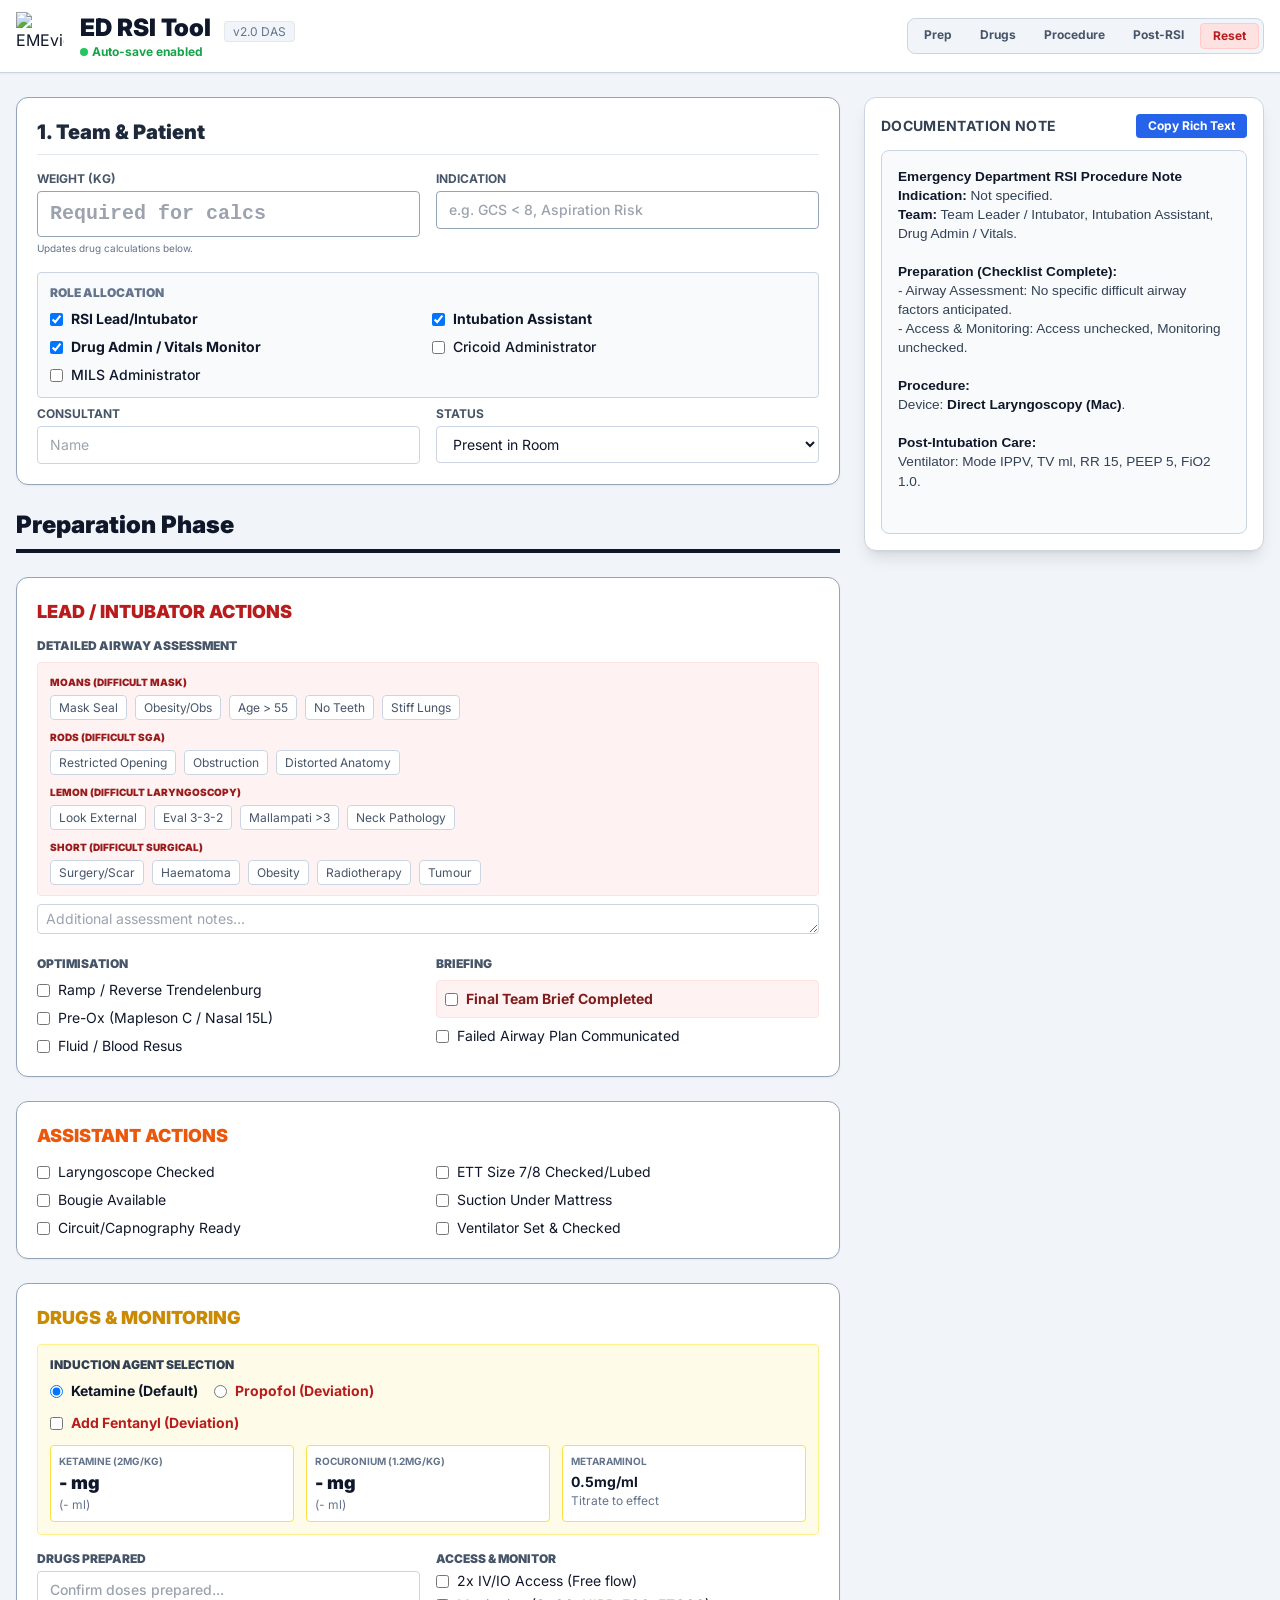
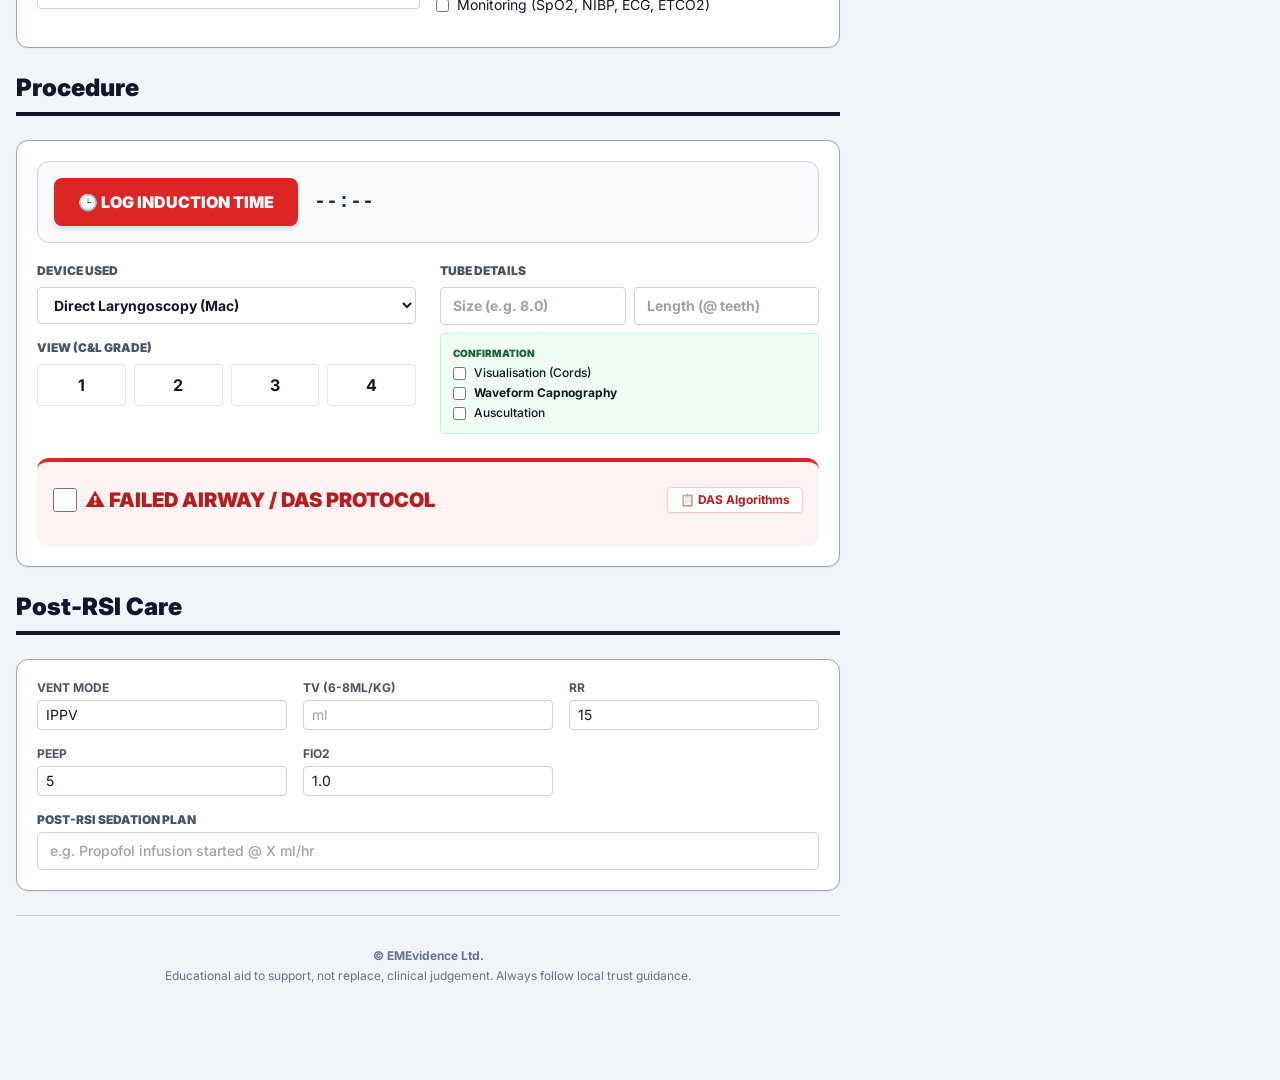
==== commit 6229020d: "Use the EM Evidence circular logo with no square background Co-Authored-By: Claude Opus 5.5 (1M cont" ====
--- a/index.html
+++ b/index.html
@@ -82,7 +82,7 @@
     <header class="bg-white shadow-sm sticky top-0 z-50 border-b border-slate-300">
         <div class="container mx-auto px-4 py-3 flex justify-between items-center">
             <div class="flex items-center gap-4">
-                <img src="https://raw.githubusercontent.com/shakeymedic/wmem/main/emevidence_logo.png" alt="EMEvidence" class="h-12 w-12 rounded object-contain bg-white">
+                <img src="https://raw.githubusercontent.com/shakeymedic/wmem/main/emevidence_logo.png" alt="EMEvidence" class="h-12 w-12 object-contain">
                 <div>
                     <h1 class="text-xl md:text-2xl font-black text-slate-900 leading-tight">ED RSI Tool <span class="text-xs font-normal text-slate-500 bg-slate-100 px-2 py-0.5 rounded border ml-2">v2.0 DAS</span></h1>
                     <p class="text-xs text-green-600 font-bold flex items-center gap-1" id="saveStatus">
